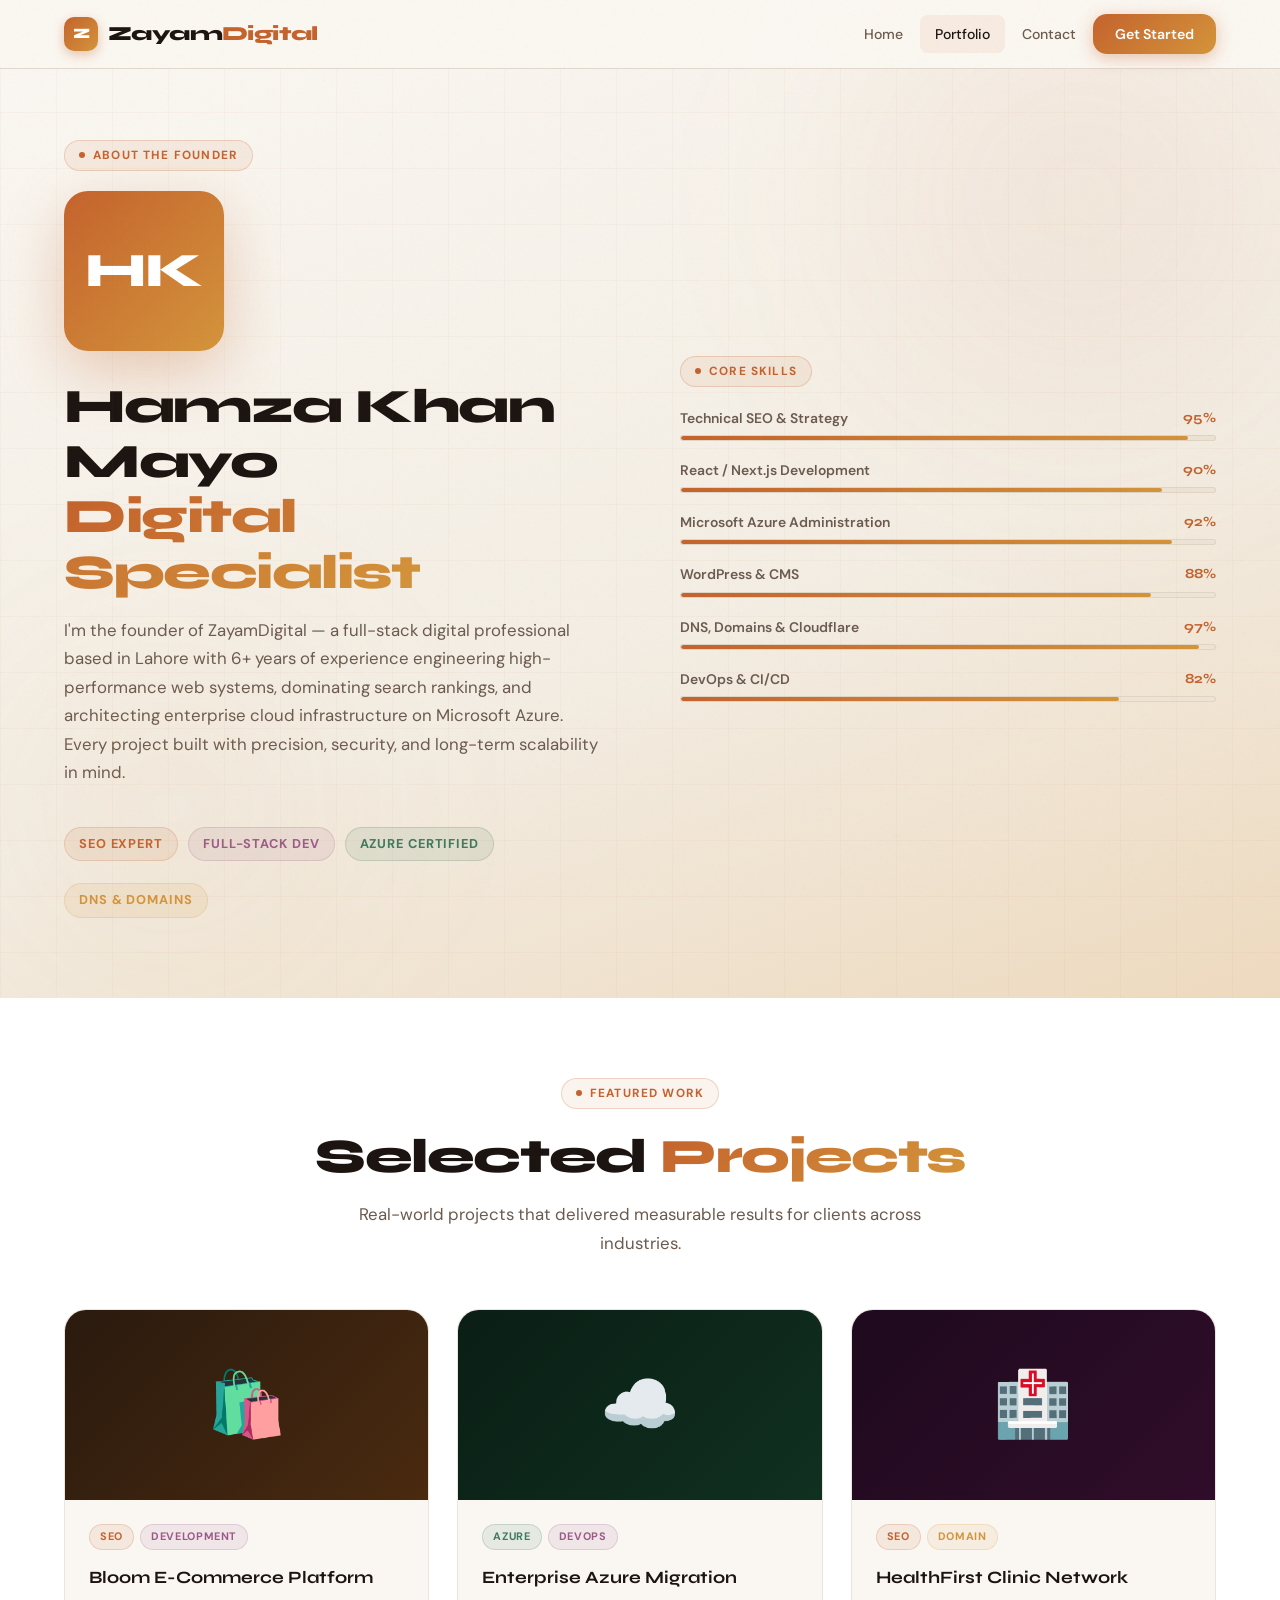
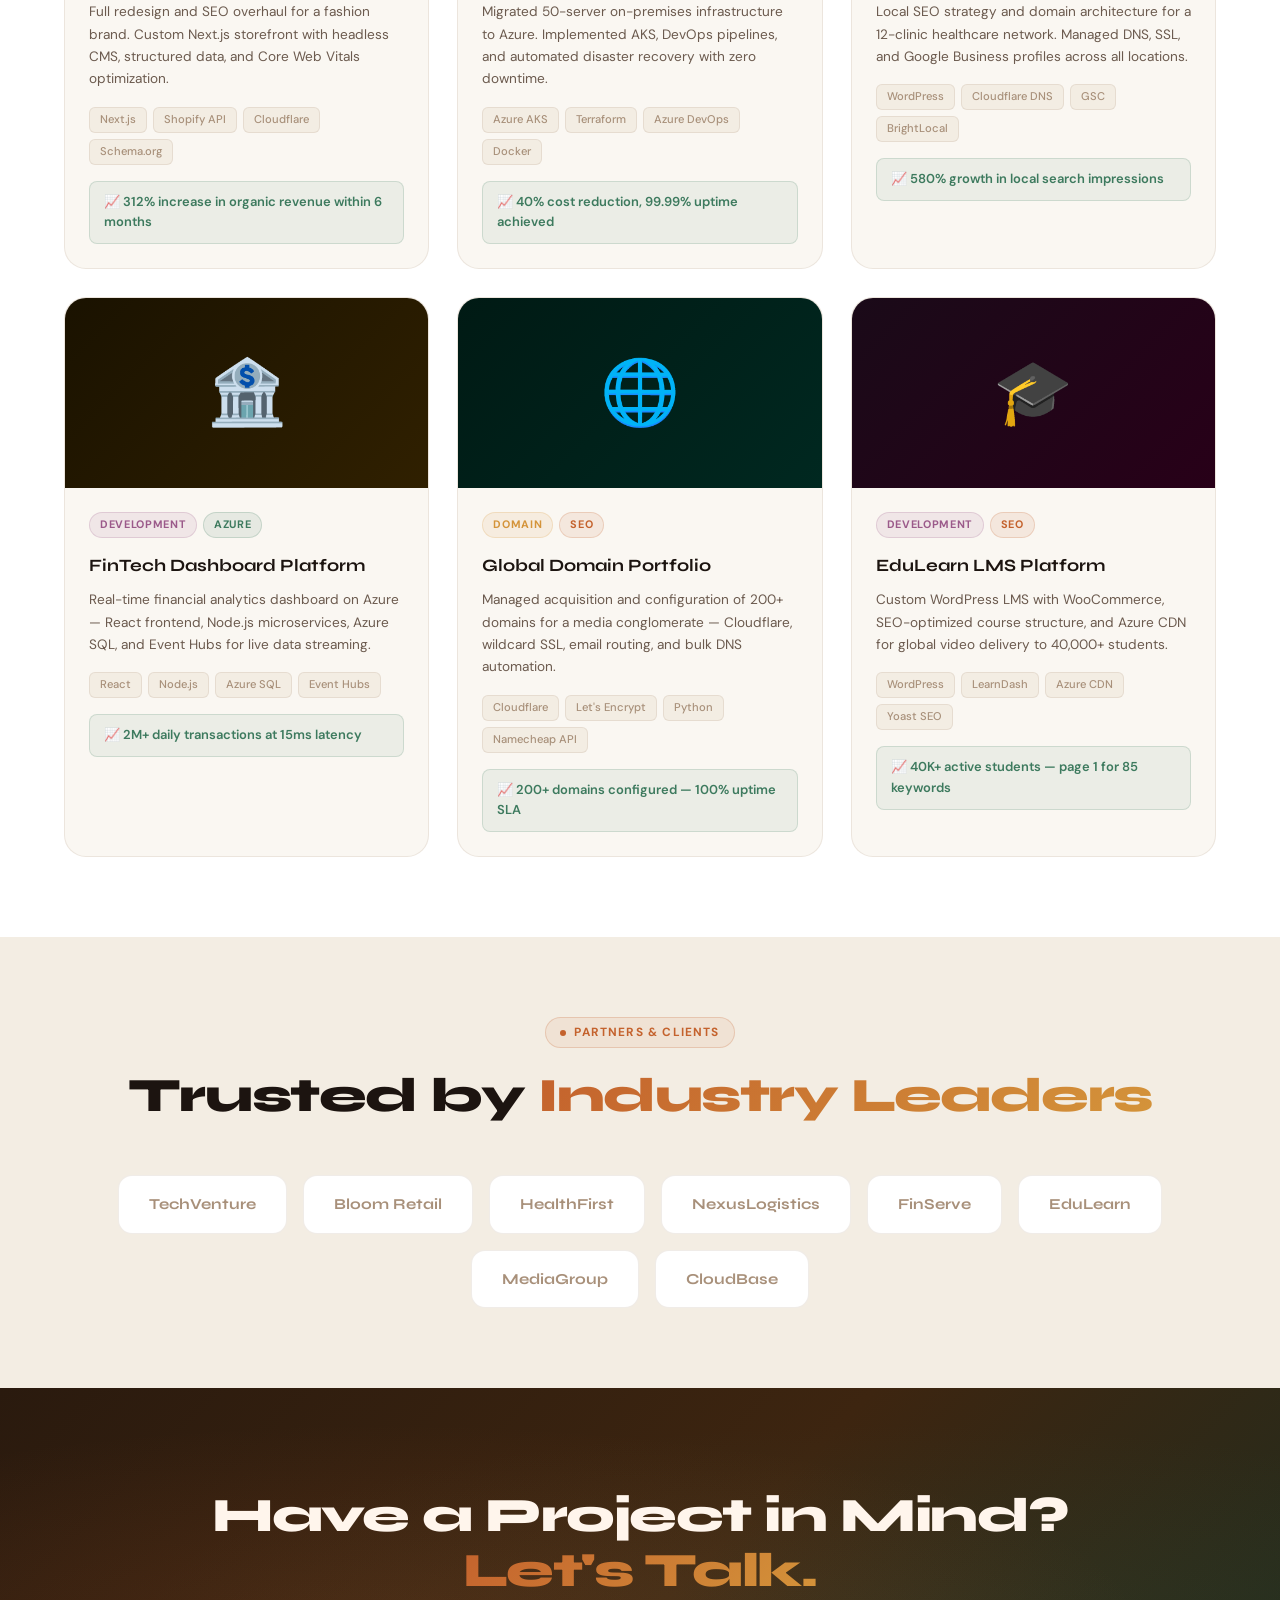
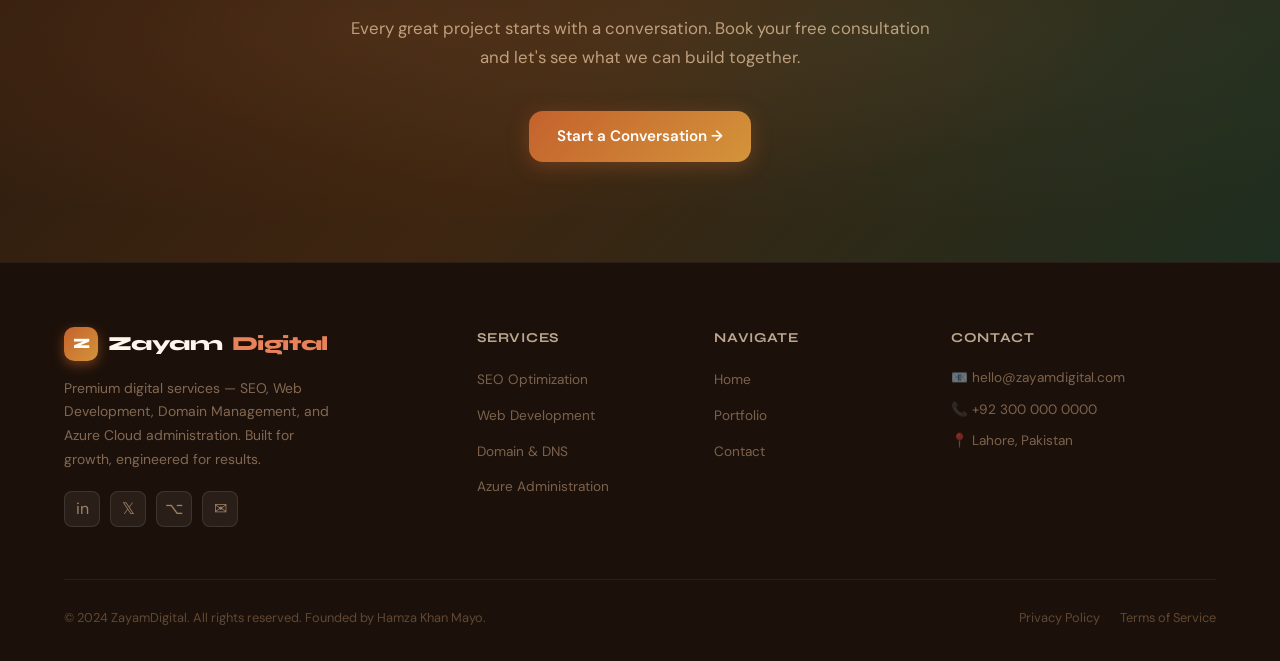
==== portfolio.html @ 0f91f9e6 "Add files via upload" ====
<!DOCTYPE html>
<html lang="en">
<head>
<meta charset="UTF-8"/>
<meta name="viewport" content="width=device-width, initial-scale=1.0"/>
<title>Portfolio — ZayamDigital | Hamza Khan Mayo</title>
<meta name="description" content="Portfolio of Hamza Khan Mayo — digital infrastructure specialist at ZayamDigital. SEO, Web Development, Azure Cloud, and Domain Management projects."/>
<link rel="preconnect" href="https://fonts.googleapis.com"/>
<link href="https://fonts.googleapis.com/css2?family=Syne:wght@400;600;700;800&family=DM+Sans:ital,wght@0,300;0,400;0,500;1,300&display=swap" rel="stylesheet"/>
<link rel="stylesheet" href="style.css"/>
</head>
<body>

<!-- ═══ NAVIGATION ═══ -->
<nav id="navbar">
  <div class="nav-inner">
    <a href="index.html" class="logo" aria-label="ZayamDigital Home">
      <div class="logo-icon">Z</div>
      <span class="logo-text">Zayam<span>Digital</span></span>
    </a>
    <div class="nav-links" id="navLinks">
      <a href="index.html">Home</a>
      <a href="portfolio.html" class="active">Portfolio</a>
      <a href="contact.html">Contact</a>
      <a href="contact.html" class="nav-cta">Get Started</a>
    </div>
    <button class="mobile-toggle" id="mobileToggle" aria-label="Toggle menu">
      <span></span><span></span><span></span>
    </button>
  </div>
  <div class="mobile-menu" id="mobileMenu">
    <a href="index.html">Home</a>
    <a href="portfolio.html" class="active">Portfolio</a>
    <a href="contact.html">Contact</a>
    <a href="contact.html" style="color:var(--terra);font-weight:700">Get Started →</a>
  </div>
</nav>

<!-- ═══ PORTFOLIO HERO ═══ -->
<section class="port-hero">
  <div class="grid-bg"></div>
  <div class="hero-orb orb1"></div>
  <div class="hero-orb orb2"></div>
  <div class="port-hero-content">
    <div class="reveal-l">
      <div class="section-label">About the Founder</div>
      <div class="port-avatar">HK</div>
      <h1 class="section-title" style="font-size:clamp(2.2rem,4vw,3rem)">
        Hamza Khan Mayo<br><span class="highlight">Digital Specialist</span>
      </h1>
      <p class="section-sub" style="margin-bottom:28px">
        I'm the founder of ZayamDigital — a full-stack digital professional based in Lahore with 6+ years of experience engineering high-performance web systems, dominating search rankings, and architecting enterprise cloud infrastructure on Microsoft Azure. Every project built with precision, security, and long-term scalability in mind.
      </p>
      <div style="display:flex;gap:10px;flex-wrap:wrap">
        <span class="orbit-label lbl-terra" style="font-size:.8rem;padding:6px 14px">SEO Expert</span>
        <span class="orbit-label lbl-mauve" style="font-size:.8rem;padding:6px 14px">Full-Stack Dev</span>
        <span class="orbit-label lbl-sage" style="font-size:.8rem;padding:6px 14px">Azure Certified</span>
        <span class="orbit-label lbl-gold" style="font-size:.8rem;padding:6px 14px">DNS & Domains</span>
      </div>
    </div>
    <div class="reveal-r">
      <div class="section-label">Core Skills</div><br>
      <div class="skills-grid">
        <div class="skill-row">
          <div class="skill-label-row"><span>Technical SEO & Strategy</span><span class="skill-pct">95%</span></div>
          <div class="skill-bar"><div class="skill-fill" data-width="95"></div></div>
        </div>
        <div class="skill-row">
          <div class="skill-label-row"><span>React / Next.js Development</span><span class="skill-pct">90%</span></div>
          <div class="skill-bar"><div class="skill-fill" data-width="90"></div></div>
        </div>
        <div class="skill-row">
          <div class="skill-label-row"><span>Microsoft Azure Administration</span><span class="skill-pct">92%</span></div>
          <div class="skill-bar"><div class="skill-fill" data-width="92"></div></div>
        </div>
        <div class="skill-row">
          <div class="skill-label-row"><span>WordPress & CMS</span><span class="skill-pct">88%</span></div>
          <div class="skill-bar"><div class="skill-fill" data-width="88"></div></div>
        </div>
        <div class="skill-row">
          <div class="skill-label-row"><span>DNS, Domains & Cloudflare</span><span class="skill-pct">97%</span></div>
          <div class="skill-bar"><div class="skill-fill" data-width="97"></div></div>
        </div>
        <div class="skill-row">
          <div class="skill-label-row"><span>DevOps & CI/CD</span><span class="skill-pct">82%</span></div>
          <div class="skill-bar"><div class="skill-fill" data-width="82"></div></div>
        </div>
      </div>
    </div>
  </div>
</section>

<!-- ═══ PROJECTS ═══ -->
<section class="projects-section">
  <div class="container">
    <div class="reveal text-center">
      <div class="section-label">Featured Work</div>
      <h2 class="section-title">Selected <span class="highlight">Projects</span></h2>
      <p class="section-sub" style="margin:0 auto">Real-world projects that delivered measurable results for clients across industries.</p>
    </div>
    <div class="projects-grid">

      <div class="project-card reveal">
        <div class="project-thumb" style="--gradient:linear-gradient(135deg,#2A1A0E,#4A2A10)"><span>🛍️</span></div>
        <div class="project-body">
          <div class="project-tags"><span class="tag tag-seo">SEO</span><span class="tag tag-dev">Development</span></div>
          <h3>Bloom E-Commerce Platform</h3>
          <p>Full redesign and SEO overhaul for a fashion brand. Custom Next.js storefront with headless CMS, structured data, and Core Web Vitals optimization.</p>
          <div class="tech-pills"><span class="pill">Next.js</span><span class="pill">Shopify API</span><span class="pill">Cloudflare</span><span class="pill">Schema.org</span></div>
          <div class="project-result">312% increase in organic revenue within 6 months</div>
        </div>
      </div>

      <div class="project-card reveal" style="transition-delay:.1s">
        <div class="project-thumb" style="--gradient:linear-gradient(135deg,#0A1E15,#103020)"><span>☁️</span></div>
        <div class="project-body">
          <div class="project-tags"><span class="tag tag-cloud">Azure</span><span class="tag tag-dev">DevOps</span></div>
          <h3>Enterprise Azure Migration</h3>
          <p>Migrated 50-server on-premises infrastructure to Azure. Implemented AKS, DevOps pipelines, and automated disaster recovery with zero downtime.</p>
          <div class="tech-pills"><span class="pill">Azure AKS</span><span class="pill">Terraform</span><span class="pill">Azure DevOps</span><span class="pill">Docker</span></div>
          <div class="project-result">40% cost reduction, 99.99% uptime achieved</div>
        </div>
      </div>

      <div class="project-card reveal" style="transition-delay:.2s">
        <div class="project-thumb" style="--gradient:linear-gradient(135deg,#1E0A1E,#300D2A)"><span>🏥</span></div>
        <div class="project-body">
          <div class="project-tags"><span class="tag tag-seo">SEO</span><span class="tag tag-domain">Domain</span></div>
          <h3>HealthFirst Clinic Network</h3>
          <p>Local SEO strategy and domain architecture for a 12-clinic healthcare network. Managed DNS, SSL, and Google Business profiles across all locations.</p>
          <div class="tech-pills"><span class="pill">WordPress</span><span class="pill">Cloudflare DNS</span><span class="pill">GSC</span><span class="pill">BrightLocal</span></div>
          <div class="project-result">580% growth in local search impressions</div>
        </div>
      </div>

      <div class="project-card reveal" style="transition-delay:.05s">
        <div class="project-thumb" style="--gradient:linear-gradient(135deg,#1A1200,#302000)"><span>🏦</span></div>
        <div class="project-body">
          <div class="project-tags"><span class="tag tag-dev">Development</span><span class="tag tag-cloud">Azure</span></div>
          <h3>FinTech Dashboard Platform</h3>
          <p>Real-time financial analytics dashboard on Azure — React frontend, Node.js microservices, Azure SQL, and Event Hubs for live data streaming.</p>
          <div class="tech-pills"><span class="pill">React</span><span class="pill">Node.js</span><span class="pill">Azure SQL</span><span class="pill">Event Hubs</span></div>
          <div class="project-result">2M+ daily transactions at 15ms latency</div>
        </div>
      </div>

      <div class="project-card reveal" style="transition-delay:.15s">
        <div class="project-thumb" style="--gradient:linear-gradient(135deg,#001A14,#002820)"><span>🌐</span></div>
        <div class="project-body">
          <div class="project-tags"><span class="tag tag-domain">Domain</span><span class="tag tag-seo">SEO</span></div>
          <h3>Global Domain Portfolio</h3>
          <p>Managed acquisition and configuration of 200+ domains for a media conglomerate — Cloudflare, wildcard SSL, email routing, and bulk DNS automation.</p>
          <div class="tech-pills"><span class="pill">Cloudflare</span><span class="pill">Let's Encrypt</span><span class="pill">Python</span><span class="pill">Namecheap API</span></div>
          <div class="project-result">200+ domains configured — 100% uptime SLA</div>
        </div>
      </div>

      <div class="project-card reveal" style="transition-delay:.25s">
        <div class="project-thumb" style="--gradient:linear-gradient(135deg,#1A0A18,#280018)"><span>🎓</span></div>
        <div class="project-body">
          <div class="project-tags"><span class="tag tag-dev">Development</span><span class="tag tag-seo">SEO</span></div>
          <h3>EduLearn LMS Platform</h3>
          <p>Custom WordPress LMS with WooCommerce, SEO-optimized course structure, and Azure CDN for global video delivery to 40,000+ students.</p>
          <div class="tech-pills"><span class="pill">WordPress</span><span class="pill">LearnDash</span><span class="pill">Azure CDN</span><span class="pill">Yoast SEO</span></div>
          <div class="project-result">40K+ active students — page 1 for 85 keywords</div>
        </div>
      </div>

    </div>
  </div>
</section>

<!-- ═══ PARTNERS ═══ -->
<section class="partners-section">
  <div class="container">
    <div class="reveal text-center">
      <div class="section-label">Partners & Clients</div>
      <h2 class="section-title">Trusted by <span class="highlight">Industry Leaders</span></h2>
    </div>
    <div class="partner-logos reveal">
      <div class="partner-logo">TechVenture</div>
      <div class="partner-logo">Bloom Retail</div>
      <div class="partner-logo">HealthFirst</div>
      <div class="partner-logo">NexusLogistics</div>
      <div class="partner-logo">FinServe</div>
      <div class="partner-logo">EduLearn</div>
      <div class="partner-logo">MediaGroup</div>
      <div class="partner-logo">CloudBase</div>
    </div>
  </div>
</section>

<!-- ═══ CTA ═══ -->
<section class="cta-section">
  <div class="container" style="position:relative;z-index:1">
    <h2 class="section-title reveal">Have a Project in Mind?<br><span class="highlight">Let's Talk.</span></h2>
    <p class="section-sub reveal">Every great project starts with a conversation. Book your free consultation and let's see what we can build together.</p>
    <div class="cta-actions reveal" style="margin-top:36px">
      <a href="contact.html" class="btn btn-primary">Start a Conversation →</a>
    </div>
  </div>
</section>

<!-- ═══ FOOTER ═══ -->
<footer>
  <div class="footer-inner">
    <div class="footer-grid">
      <div class="footer-brand">
        <div class="foot-logo"><div class="logo-icon">Z</div>Zayam<span>Digital</span></div>
        <p>Premium digital services — SEO, Web Development, Domain Management, and Azure Cloud administration. Built for growth, engineered for results.</p>
        <div class="footer-social">
          <a class="social-btn" href="#" aria-label="LinkedIn">in</a>
          <a class="social-btn" href="#" aria-label="Twitter">𝕏</a>
          <a class="social-btn" href="#" aria-label="GitHub">⌥</a>
          <a class="social-btn" href="mailto:hello@zayamdigital.com" aria-label="Email">✉</a>
        </div>
      </div>
      <div class="footer-col">
        <h5>Services</h5>
        <ul>
          <li><a href="contact.html">SEO Optimization</a></li>
          <li><a href="contact.html">Web Development</a></li>
          <li><a href="contact.html">Domain & DNS</a></li>
          <li><a href="contact.html">Azure Administration</a></li>
        </ul>
      </div>
      <div class="footer-col">
        <h5>Navigate</h5>
        <ul>
          <li><a href="index.html">Home</a></li>
          <li><a href="portfolio.html">Portfolio</a></li>
          <li><a href="contact.html">Contact</a></li>
        </ul>
      </div>
      <div class="footer-col">
        <h5>Contact</h5>
        <div class="footer-contact">
          <p>📧 hello@zayamdigital.com</p>
          <p>📞 +92 300 000 0000</p>
          <p>📍 Lahore, Pakistan</p>
        </div>
      </div>
    </div>
    <div class="footer-bottom">
      <p>© 2024 ZayamDigital. All rights reserved. Founded by Hamza Khan Mayo.</p>
      <div class="footer-links"><a href="#">Privacy Policy</a><a href="#">Terms of Service</a></div>
    </div>
  </div>
</footer>

<button class="scroll-top" id="scrollTop" aria-label="Back to top">↑</button>
<script src="main.js"></script>
</body>
</html>
---- style.css ----
/* ─── CSS VARIABLES — WARM BEIGE PALETTE ─── */
:root{
  --bg:#FAF7F2;
  --bg2:#F3EDE3;
  --bg3:#EDE4D6;
  --surface:#FFFFFF;
  --surface2:#F7F2EA;
  --border:rgba(139,110,80,0.13);
  --border2:rgba(139,110,80,0.23);
  --terra:#C4622D;
  --terra-lt:#E8825A;
  --terra-dk:#9B4A1E;
  --sage:#3D7A5E;
  --sage-lt:#5DA882;
  --mauve:#9B5A8A;
  --gold:#D4943A;
  --gold-lt:#F0B86A;
  --text:#1C1410;
  --text2:#6B5A4E;
  --text3:#A8907A;
  --font-head:'Syne',sans-serif;
  --font-body:'DM Sans',sans-serif;
  --radius:14px;
  --radius-lg:22px;
  --shadow:0 4px 32px rgba(100,70,40,0.12);
  --shadow-lg:0 16px 60px rgba(100,70,40,0.16);
}

/* ─── RESET & BASE ─── */
*,*::before,*::after{box-sizing:border-box;margin:0;padding:0}
html{scroll-behavior:smooth}
body{background:var(--bg);color:var(--text);font-family:var(--font-body);line-height:1.6;overflow-x:hidden;-webkit-font-smoothing:antialiased}
a{color:inherit;text-decoration:none}
button{cursor:pointer;border:none;outline:none;font-family:inherit}
ul{list-style:none}
img{max-width:100%;display:block}

/* Paper texture */
body::before{content:'';position:fixed;inset:0;background-image:url("data:image/svg+xml,%3Csvg viewBox='0 0 300 300' xmlns='http://www.w3.org/2000/svg'%3E%3Cfilter id='n'%3E%3CfeTurbulence type='fractalNoise' baseFrequency='0.65' numOctaves='4' stitchTiles='stitch'/%3E%3C/filter%3E%3Crect width='100%25' height='100%25' filter='url(%23n)' opacity='0.03'/%3E%3C/svg%3E");pointer-events:none;z-index:1000;opacity:.5}

/* Grid background */
.grid-bg{position:absolute;inset:0;background-image:linear-gradient(rgba(196,98,45,0.04) 1px,transparent 1px),linear-gradient(90deg,rgba(196,98,45,0.04) 1px,transparent 1px);background-size:56px 56px;pointer-events:none}

/* Page fade in */
body{animation:fadeIn .4s ease}
@keyframes fadeIn{from{opacity:0;transform:translateY(10px)}to{opacity:1;transform:none}}

/* ─── NAVIGATION ─── */
nav{position:fixed;top:0;left:0;right:0;z-index:900;padding:0 5%;backdrop-filter:blur(20px) saturate(160%);background:rgba(250,247,242,0.93);border-bottom:1px solid var(--border2);transition:all .3s ease}
.nav-inner{max-width:1200px;margin:0 auto;display:flex;align-items:center;justify-content:space-between;height:68px}
.logo{display:flex;align-items:center;gap:10px;font-family:var(--font-head);font-weight:800;font-size:1.25rem;letter-spacing:-.03em}
.logo-icon{width:34px;height:34px;border-radius:10px;background:linear-gradient(135deg,var(--terra),var(--gold));display:flex;align-items:center;justify-content:center;font-size:.9rem;font-weight:800;color:#fff;box-shadow:0 4px 12px rgba(196,98,45,.35)}
.logo-text{color:var(--text)}
.logo-text span{color:var(--terra)}
.nav-links{display:flex;align-items:center;gap:2px}
.nav-links a{display:inline-block;padding:8px 15px;font-family:var(--font-body);font-size:.88rem;color:var(--text2);border-radius:8px;transition:.2s ease;font-weight:500}
.nav-links a:hover,.nav-links a.active{color:var(--text);background:rgba(196,98,45,.08)}
.nav-cta{background:linear-gradient(135deg,var(--terra),var(--gold)) !important;color:#fff !important;padding:9px 22px !important;font-weight:600 !important;border-radius:var(--radius) !important;box-shadow:0 4px 16px rgba(196,98,45,.35) !important;display:inline-block !important}
.nav-cta:hover{transform:translateY(-1px);box-shadow:0 6px 24px rgba(196,98,45,.5) !important;color:#fff !important}
.mobile-toggle{display:none;flex-direction:column;gap:5px;background:none;padding:8px;cursor:pointer;border:none}
.mobile-toggle span{width:22px;height:2px;background:var(--text2);border-radius:2px;transition:.3s;display:block}
.mobile-menu{display:none;flex-direction:column;gap:4px;background:var(--surface);border:1.5px solid var(--border2);border-radius:var(--radius);padding:12px;position:absolute;top:76px;right:5%;left:5%;z-index:800;box-shadow:var(--shadow-lg)}
.mobile-menu.show{display:flex}
.mobile-menu a{display:block;padding:12px 16px;font-family:var(--font-body);font-size:.95rem;color:var(--text2);border-radius:8px;transition:.2s ease;font-weight:500}
.mobile-menu a:hover,.mobile-menu a.active{color:var(--terra);background:rgba(196,98,45,.08)}

/* ─── LAYOUT ─── */
section{padding:100px 5%;position:relative}
.container{max-width:1200px;margin:0 auto}
.section-label{display:inline-flex;align-items:center;gap:8px;font-size:.74rem;font-weight:700;letter-spacing:.1em;text-transform:uppercase;color:var(--terra);background:rgba(196,98,45,.08);border:1px solid rgba(196,98,45,.22);padding:5px 14px;border-radius:100px;margin-bottom:20px}
.section-label::before{content:'';width:6px;height:6px;border-radius:50%;background:var(--terra);animation:pulse 2s infinite}
@keyframes pulse{0%,100%{opacity:1;transform:scale(1)}50%{opacity:.4;transform:scale(.7)}}
.section-title{font-family:var(--font-head);font-weight:800;font-size:clamp(2rem,4vw,3rem);line-height:1.15;letter-spacing:-.03em;margin-bottom:16px;color:var(--text)}
.section-sub{font-size:1.05rem;color:var(--text2);line-height:1.7;max-width:600px}
.highlight{background:linear-gradient(135deg,var(--terra),var(--gold));-webkit-background-clip:text;-webkit-text-fill-color:transparent;background-clip:text}
.text-center{text-align:center}

/* ─── BUTTONS ─── */
.btn{display:inline-flex;align-items:center;gap:8px;padding:13px 28px;border-radius:var(--radius);font-family:var(--font-body);font-weight:600;font-size:.95rem;transition:all .25s cubic-bezier(.4,0,.2,1);cursor:pointer;border:none}
.btn-primary{background:linear-gradient(135deg,var(--terra),var(--gold));color:#fff;box-shadow:0 4px 20px rgba(196,98,45,.35)}
.btn-primary:hover{transform:translateY(-2px);box-shadow:0 8px 32px rgba(196,98,45,.5)}
.btn-ghost{background:transparent;color:var(--text);border:1.5px solid var(--border2)}
.btn-ghost:hover{background:var(--bg2);border-color:rgba(139,110,80,.35)}
.btn-sage{background:linear-gradient(135deg,var(--sage),var(--sage-lt));color:#fff;box-shadow:0 4px 20px rgba(61,122,94,.3)}
.btn-sage:hover{transform:translateY(-2px);box-shadow:0 8px 32px rgba(61,122,94,.45)}

/* ─── HERO ─── */
.hero{min-height:100vh;display:flex;align-items:center;padding-top:120px;overflow:hidden;position:relative;background:linear-gradient(160deg,var(--bg) 0%,var(--bg2) 60%,#EDD9BE 100%)}
.hero-orb{position:absolute;border-radius:50%;filter:blur(90px);pointer-events:none}
.orb1{width:640px;height:640px;background:radial-gradient(circle,rgba(196,98,45,.1),transparent 70%);top:-120px;right:-120px}
.orb2{width:500px;height:500px;background:radial-gradient(circle,rgba(212,148,58,.08),transparent 70%);bottom:-60px;left:-80px}
.orb3{width:350px;height:350px;background:radial-gradient(circle,rgba(61,122,94,.07),transparent 70%);top:30%;left:35%}
.hero-content{max-width:1200px;margin:0 auto;display:grid;grid-template-columns:1fr 1fr;gap:80px;align-items:center}
.hero-badge{display:inline-flex;align-items:center;gap:8px;font-size:.76rem;font-weight:700;letter-spacing:.08em;text-transform:uppercase;color:var(--terra);background:rgba(196,98,45,.08);border:1px solid rgba(196,98,45,.25);padding:6px 16px;border-radius:100px;margin-bottom:28px}
.hero-title{font-family:var(--font-head);font-weight:800;font-size:clamp(2.8rem,5.5vw,4.2rem);line-height:1.1;letter-spacing:-.04em;margin-bottom:24px;color:var(--text)}
.hero-sub{font-size:1.12rem;color:var(--text2);line-height:1.75;margin-bottom:40px}
.hero-actions{display:flex;flex-wrap:wrap;gap:14px}
.hero-stats{display:flex;gap:36px;margin-top:48px;padding-top:36px;border-top:1px solid var(--border2)}
.hero-stat strong{display:block;font-family:var(--font-head);font-size:1.9rem;font-weight:800;color:var(--terra);letter-spacing:-.03em}
.hero-stat span{font-size:.76rem;color:var(--text3);font-weight:600;text-transform:uppercase;letter-spacing:.07em}

/* Hero card */
.hero-visual{position:relative}
.hero-card{background:var(--surface);border:1px solid var(--border2);border-radius:var(--radius-lg);padding:28px;box-shadow:var(--shadow-lg);position:relative;overflow:hidden}
.hero-card::after{content:'';position:absolute;top:0;left:0;right:0;height:3px;background:linear-gradient(90deg,var(--terra),var(--gold),var(--sage))}
.terminal{background:var(--bg3);border-radius:10px;padding:20px;font-family:'Courier New',monospace;font-size:.81rem;border:1px solid var(--border);margin-bottom:20px}
.terminal-header{display:flex;align-items:center;gap:7px;margin-bottom:14px}
.dot{width:11px;height:11px;border-radius:50%}.dot.r{background:#FF5F56}.dot.y{background:#FFBD2E}.dot.g{background:#27C93F}
.t-dim{color:var(--text3)}.t-terra{color:var(--terra)}.t-green{color:var(--sage)}.t-gold{color:var(--gold)}
.terminal-line{margin-bottom:6px;line-height:1.6;color:var(--text)}
.hero-metrics{display:grid;grid-template-columns:1fr 1fr;gap:12px}
.metric-card{background:var(--bg2);border:1px solid var(--border);border-radius:var(--radius);padding:16px;transition:.3s ease}
.metric-card:hover{border-color:rgba(196,98,45,.3);transform:translateY(-2px);box-shadow:var(--shadow)}
.metric-icon{font-size:1.35rem;margin-bottom:7px}
.metric-val{font-family:var(--font-head);font-weight:800;font-size:1.35rem;color:var(--terra);letter-spacing:-.03em}
.metric-label{font-size:.72rem;color:var(--text3);font-weight:600;margin-top:2px;text-transform:uppercase;letter-spacing:.05em}
.float-badge{position:absolute;backdrop-filter:blur(12px);border-radius:10px;padding:9px 14px;font-size:.79rem;font-weight:700;color:#fff;animation:float 4s ease-in-out infinite}
.float-badge.top{top:-16px;right:20px;background:linear-gradient(135deg,var(--terra),var(--terra-lt));box-shadow:0 8px 24px rgba(196,98,45,.4)}
.float-badge.bot{bottom:-16px;left:20px;background:linear-gradient(135deg,var(--sage),var(--sage-lt));box-shadow:0 8px 24px rgba(61,122,94,.4)}
@keyframes float{0%,100%{transform:translateY(0)}50%{transform:translateY(-8px)}}

/* ─── SERVICES ─── */
.services{background:var(--surface)}
.services-header{text-align:center;margin-bottom:60px}
.services-header .section-sub{margin:0 auto}
.services-grid{display:grid;grid-template-columns:repeat(auto-fit,minmax(258px,1fr));gap:24px}
.service-card{background:var(--bg);border:1.5px solid var(--border);border-radius:var(--radius-lg);padding:32px;transition:all .35s cubic-bezier(.4,0,.2,1);position:relative;overflow:hidden;cursor:pointer}
.service-card::before{content:'';position:absolute;bottom:0;left:0;right:0;height:4px;border-radius:0 0 var(--radius-lg) var(--radius-lg);opacity:0;transition:.35s ease}
.c-terra::before{background:linear-gradient(90deg,var(--terra),var(--gold))}
.c-sage::before{background:linear-gradient(90deg,var(--sage),var(--sage-lt))}
.c-mauve::before{background:linear-gradient(90deg,var(--mauve),#C484B5)}
.c-gold::before{background:linear-gradient(90deg,var(--gold),var(--gold-lt))}
.service-card:hover{transform:translateY(-6px);box-shadow:var(--shadow-lg);border-color:rgba(196,98,45,.25)}
.service-card:hover::before{opacity:1}
.svc-icon{width:52px;height:52px;border-radius:14px;margin-bottom:22px;display:flex;align-items:center;justify-content:center;font-size:1.5rem}
.ic-terra{background:rgba(196,98,45,.1);border:1.5px solid rgba(196,98,45,.2)}
.ic-sage{background:rgba(61,122,94,.1);border:1.5px solid rgba(61,122,94,.2)}
.ic-mauve{background:rgba(155,90,138,.1);border:1.5px solid rgba(155,90,138,.2)}
.ic-gold{background:rgba(212,148,58,.1);border:1.5px solid rgba(212,148,58,.2)}
.service-card h3{font-family:var(--font-head);font-weight:700;font-size:1.2rem;margin-bottom:12px;color:var(--text)}
.service-card p{font-size:.88rem;color:var(--text2);line-height:1.7}
.svc-arrow{margin-top:22px;width:32px;height:32px;border-radius:50%;background:var(--bg2);border:1px solid var(--border2);display:flex;align-items:center;justify-content:center;font-size:.9rem;transition:.3s ease;color:var(--text3)}
.service-card:hover .svc-arrow{background:var(--terra);border-color:var(--terra);color:#fff}

/* ─── WHY US ─── */
.why-us{background:var(--bg2)}
.why-grid{display:grid;grid-template-columns:1fr 1fr;gap:80px;align-items:center}
.why-features{display:flex;flex-direction:column;gap:20px;margin-top:36px}
.why-item{display:flex;gap:16px;align-items:flex-start;padding:20px;border-radius:var(--radius);border:1.5px solid transparent;transition:.3s ease}
.why-item:hover{background:var(--surface);border-color:var(--border2);box-shadow:var(--shadow)}
.why-num{min-width:40px;height:40px;border-radius:10px;background:linear-gradient(135deg,var(--terra),var(--gold));display:flex;align-items:center;justify-content:center;font-family:var(--font-head);font-weight:800;font-size:.85rem;color:#fff;box-shadow:0 4px 12px rgba(196,98,45,.3);flex-shrink:0}
.why-item h4{font-family:var(--font-head);font-weight:700;margin-bottom:6px;color:var(--text)}
.why-item p{font-size:.87rem;color:var(--text2);line-height:1.65}
.orbit-grid{display:grid;grid-template-columns:1fr 1fr;gap:16px}
.orbit-card{background:var(--surface);border:1.5px solid var(--border2);border-radius:var(--radius);padding:20px 24px;box-shadow:var(--shadow);transition:.3s ease}
.orbit-card:hover{transform:translateY(-3px);box-shadow:var(--shadow-lg)}
.orbit-card h4{font-family:var(--font-head);font-weight:700;margin-bottom:8px;font-size:1rem;color:var(--text)}
.orbit-card p{font-size:.84rem;color:var(--text2)}
.orbit-label{display:inline-block;padding:3px 10px;border-radius:100px;font-size:.7rem;font-weight:700;margin-top:12px;text-transform:uppercase;letter-spacing:.07em}
.lbl-terra{background:rgba(196,98,45,.1);color:var(--terra);border:1px solid rgba(196,98,45,.2)}
.lbl-sage{background:rgba(61,122,94,.1);color:var(--sage);border:1px solid rgba(61,122,94,.2)}
.lbl-mauve{background:rgba(155,90,138,.1);color:var(--mauve);border:1px solid rgba(155,90,138,.2)}
.lbl-gold{background:rgba(212,148,58,.1);color:var(--gold);border:1px solid rgba(212,148,58,.2)}

/* ─── PROCESS ─── */
.process{background:var(--surface)}
.process-header{text-align:center;margin-bottom:64px}
.process-header .section-sub{margin:0 auto}
.steps{display:grid;grid-template-columns:repeat(4,1fr);gap:0;position:relative}
.steps::before{content:'';position:absolute;top:44px;left:12%;right:12%;height:2px;background:linear-gradient(90deg,var(--terra),var(--gold),var(--sage),var(--mauve));opacity:.2}
.step{text-align:center;padding:20px;transition:.3s ease}
.step:hover .step-circle{transform:scale(1.08)}
.step-circle{width:88px;height:88px;border-radius:50%;margin:0 auto 20px;display:flex;align-items:center;justify-content:center;font-size:1.8rem;background:var(--bg2);border:2px solid var(--border2);transition:.3s ease;position:relative;z-index:1;box-shadow:var(--shadow)}
.step-circle.active{background:linear-gradient(135deg,var(--terra),var(--gold));border-color:transparent;box-shadow:0 8px 28px rgba(196,98,45,.35)}
.step-num{position:absolute;top:-6px;right:-6px;width:22px;height:22px;border-radius:50%;background:var(--surface);border:2px solid var(--border2);font-size:.66rem;font-weight:700;color:var(--terra);display:flex;align-items:center;justify-content:center}
.step h4{font-family:var(--font-head);font-weight:700;font-size:1rem;margin-bottom:8px;color:var(--text)}
.step p{font-size:.84rem;color:var(--text2);line-height:1.6}

/* ─── STATS ─── */
.stats-section{background:linear-gradient(135deg,#2A1A0E,#3A2010);overflow:hidden;padding:80px 5%}
.stats-inner{max-width:1200px;margin:0 auto;display:grid;grid-template-columns:repeat(4,1fr);gap:1px;background:rgba(255,255,255,.06);border-radius:var(--radius-lg);overflow:hidden;border:1px solid rgba(255,255,255,.08)}
.stat-item{background:#2F1C0A;padding:44px 32px;text-align:center;transition:.3s ease}
.stat-item:hover{background:#3A2210}
.stat-number{font-family:var(--font-head);font-weight:800;font-size:3rem;letter-spacing:-.04em;margin-bottom:8px;background:linear-gradient(135deg,var(--terra-lt),var(--gold-lt));-webkit-background-clip:text;-webkit-text-fill-color:transparent;background-clip:text}
.stat-label{font-size:.8rem;color:rgba(255,220,180,.5);font-weight:600;text-transform:uppercase;letter-spacing:.08em}

/* ─── TESTIMONIALS ─── */
.testimonials{background:var(--bg2)}
.testi-header{text-align:center;margin-bottom:60px}
.testi-grid{display:grid;grid-template-columns:repeat(auto-fit,minmax(296px,1fr));gap:24px}
.testi-card{background:var(--surface);border:1.5px solid var(--border);border-radius:var(--radius-lg);padding:32px;transition:.35s ease;position:relative;overflow:hidden}
.testi-card::before{content:'';position:absolute;top:0;left:0;right:0;height:4px;background:var(--tc-grad,linear-gradient(90deg,var(--terra),var(--gold)));border-radius:var(--radius-lg) var(--radius-lg) 0 0;transform:scaleX(0);transform-origin:left;transition:.4s ease}
.testi-card:hover{transform:translateY(-4px);box-shadow:var(--shadow-lg);border-color:rgba(196,98,45,.2)}
.testi-card:hover::before{transform:scaleX(1)}
.stars{color:var(--gold);font-size:1rem;margin-bottom:16px;letter-spacing:2px}
.testi-text{font-size:.93rem;color:var(--text2);line-height:1.78;margin-bottom:24px;font-style:italic}
.testi-author{display:flex;align-items:center;gap:14px}
.author-avatar{width:44px;height:44px;border-radius:50%;display:flex;align-items:center;justify-content:center;font-family:var(--font-head);font-weight:700;font-size:1rem;color:#fff}
.author-name{font-weight:700;font-size:.9rem;color:var(--text)}
.author-role{font-size:.76rem;color:var(--text3);margin-top:2px}

/* ─── TECH STACK ─── */
.tech-stack{background:var(--surface)}
.tech-header{text-align:center;margin-bottom:52px}
.tech-logos{display:flex;flex-wrap:wrap;justify-content:center;gap:13px}
.tech-chip{display:flex;align-items:center;gap:10px;padding:11px 20px;border-radius:var(--radius);background:var(--bg2);border:1.5px solid var(--border);font-size:.87rem;font-weight:600;color:var(--text2);transition:.3s ease}
.tech-chip:hover{border-color:rgba(196,98,45,.35);background:rgba(196,98,45,.05);color:var(--text);transform:translateY(-2px);box-shadow:var(--shadow)}
.tech-chip span{font-size:1.2rem}

/* ─── CTA SECTION ─── */
.cta-section{background:linear-gradient(135deg,#2A1A0E 0%,#3D2510 50%,#1E2E20 100%);padding:100px 5%;text-align:center;position:relative;overflow:hidden}
.cta-section::before{content:'';position:absolute;inset:0;background:radial-gradient(ellipse at 30% 50%,rgba(196,98,45,.15),transparent 60%),radial-gradient(ellipse at 70% 50%,rgba(61,122,94,.12),transparent 60%);pointer-events:none}
.cta-section .section-title{color:#FFF5EC}
.cta-section .section-sub{color:rgba(255,220,180,.65);font-size:1.05rem;margin:0 auto 40px}
.cta-actions{display:flex;justify-content:center;flex-wrap:wrap;gap:16px}
.cta-section .section-label{background:rgba(196,98,45,.15);border-color:rgba(196,98,45,.35)}
.btn-cta-ghost{background:transparent;color:rgba(255,230,200,.85);border:1.5px solid rgba(255,210,160,.3)}
.btn-cta-ghost:hover{background:rgba(255,255,255,.06);border-color:rgba(255,210,160,.5)}

/* ─── FOOTER ─── */
footer{background:#1C110A;border-top:1px solid rgba(255,255,255,.06);padding:64px 5% 32px}
.footer-inner{max-width:1200px;margin:0 auto}
.footer-grid{display:grid;grid-template-columns:2fr 1fr 1fr 1.5fr;gap:60px;margin-bottom:52px}
.foot-logo{display:flex;align-items:center;gap:10px;font-family:var(--font-head);font-weight:800;font-size:1.25rem;letter-spacing:-.03em;color:#FFF5EC}
.foot-logo .logo-icon{box-shadow:0 4px 12px rgba(196,98,45,.5)}
.foot-logo span{color:var(--terra-lt)}
.footer-brand p{font-size:.87rem;color:rgba(255,210,170,.45);line-height:1.7;max-width:280px;margin-top:16px}
.footer-social{display:flex;gap:10px;margin-top:20px}
.social-btn{width:36px;height:36px;border-radius:8px;background:rgba(255,255,255,.06);border:1px solid rgba(255,255,255,.1);display:flex;align-items:center;justify-content:center;font-size:1rem;transition:.3s ease;color:rgba(255,210,170,.55);text-decoration:none}
.social-btn:hover{background:rgba(196,98,45,.2);border-color:rgba(196,98,45,.4);color:#fff;transform:translateY(-2px)}
.footer-col h5{font-family:var(--font-head);font-weight:700;font-size:.85rem;margin-bottom:18px;color:rgba(255,230,200,.7);letter-spacing:.05em;text-transform:uppercase}
.footer-col ul li{margin-bottom:10px}
.footer-col ul li a{font-size:.85rem;color:rgba(255,210,170,.42);transition:.2s ease}
.footer-col ul li a:hover{color:var(--terra-lt)}
.footer-contact p{font-size:.85rem;color:rgba(255,210,170,.42);line-height:1.7;margin-bottom:8px;display:flex;align-items:flex-start;gap:8px}
.footer-bottom{padding-top:28px;border-top:1px solid rgba(255,255,255,.06);display:flex;align-items:center;justify-content:space-between;flex-wrap:wrap;gap:16px}
.footer-bottom p{font-size:.8rem;color:rgba(255,200,150,.3)}
.footer-links{display:flex;gap:20px}
.footer-links a{font-size:.8rem;color:rgba(255,200,150,.3);transition:.2s ease}
.footer-links a:hover{color:var(--terra-lt)}

/* ─── PORTFOLIO PAGE ─── */
.port-hero{padding:140px 5% 80px;background:linear-gradient(160deg,var(--bg) 0%,var(--bg2) 60%,#EDD9BE 100%);position:relative;overflow:hidden}
.port-hero-content{max-width:1200px;margin:0 auto;display:grid;grid-template-columns:1fr 1fr;gap:80px;align-items:center}
.port-avatar{width:160px;height:160px;border-radius:24px;background:linear-gradient(135deg,var(--terra),var(--gold));display:flex;align-items:center;justify-content:center;font-family:var(--font-head);font-size:3rem;font-weight:800;color:#fff;margin-bottom:28px;box-shadow:0 20px 60px rgba(196,98,45,.3);letter-spacing:-.02em}
.skills-grid{display:flex;flex-direction:column;gap:18px}
.skill-row{display:flex;flex-direction:column;gap:6px}
.skill-label-row{display:flex;justify-content:space-between;font-size:.87rem;font-weight:600;color:var(--text2)}
.skill-pct{color:var(--terra);font-family:var(--font-head);font-weight:700}
.skill-bar{height:6px;background:var(--bg3);border-radius:100px;overflow:hidden;border:1px solid var(--border)}
.skill-fill{height:100%;border-radius:100px;background:linear-gradient(90deg,var(--terra),var(--gold));transition:width 1.6s cubic-bezier(.4,0,.2,1);width:0}
.projects-section{padding:80px 5%;background:var(--surface)}
.projects-grid{display:grid;grid-template-columns:repeat(auto-fill,minmax(336px,1fr));gap:28px;margin-top:52px}
.project-card{background:var(--bg);border:1.5px solid var(--border);border-radius:var(--radius-lg);overflow:hidden;transition:.35s cubic-bezier(.4,0,.2,1)}
.project-card:hover{transform:translateY(-6px);border-color:rgba(196,98,45,.3);box-shadow:var(--shadow-lg)}
.project-thumb{height:190px;display:flex;align-items:center;justify-content:center;font-size:4rem;position:relative;overflow:hidden}
.project-thumb::before{content:'';position:absolute;inset:0;background:var(--gradient,linear-gradient(135deg,#2A1A0E,#3A2510))}
.project-thumb span{position:relative;z-index:1}
.project-body{padding:24px}
.project-tags{display:flex;flex-wrap:wrap;gap:6px;margin-bottom:14px}
.tag{padding:3px 10px;border-radius:100px;font-size:.68rem;font-weight:700;text-transform:uppercase;letter-spacing:.06em}
.tag-seo{background:rgba(196,98,45,.1);color:var(--terra);border:1px solid rgba(196,98,45,.2)}
.tag-dev{background:rgba(155,90,138,.1);color:var(--mauve);border:1px solid rgba(155,90,138,.2)}
.tag-cloud{background:rgba(61,122,94,.1);color:var(--sage);border:1px solid rgba(61,122,94,.2)}
.tag-domain{background:rgba(212,148,58,.1);color:var(--gold);border:1px solid rgba(212,148,58,.2)}
.project-body h3{font-family:var(--font-head);font-weight:700;margin-bottom:10px;font-size:1.08rem;color:var(--text)}
.project-body p{font-size:.85rem;color:var(--text2);line-height:1.65;margin-bottom:16px}
.tech-pills{display:flex;flex-wrap:wrap;gap:6px;margin-bottom:16px}
.pill{padding:3px 10px;border-radius:6px;background:var(--bg2);border:1px solid var(--border);font-size:.7rem;color:var(--text3);font-weight:500}
.project-result{background:rgba(61,122,94,.08);border:1px solid rgba(61,122,94,.18);border-radius:8px;padding:10px 14px;font-size:.81rem;color:var(--sage);font-weight:600}
.project-result::before{content:'📈 '}
.partners-section{padding:80px 5%;background:var(--bg2)}
.partner-logos{display:flex;flex-wrap:wrap;justify-content:center;gap:16px;margin-top:52px}
.partner-logo{background:var(--surface);border:1.5px solid var(--border);border-radius:var(--radius);padding:16px 30px;font-family:var(--font-head);font-weight:700;font-size:.95rem;color:var(--text3);transition:.3s ease}
.partner-logo:hover{border-color:rgba(196,98,45,.3);color:var(--terra);background:rgba(196,98,45,.05);transform:translateY(-2px)}

/* ─── CONTACT PAGE ─── */
.contact-page{padding:120px 5% 80px;background:var(--bg)}
.contact-grid{max-width:1200px;margin:0 auto;display:grid;grid-template-columns:1fr 1.4fr;gap:80px;align-items:start}
.contact-info h2{font-family:var(--font-head);font-weight:800;font-size:2.4rem;letter-spacing:-.03em;margin-bottom:16px;color:var(--text)}
.contact-info>p{color:var(--text2);line-height:1.7;margin-bottom:36px}
.info-item{display:flex;align-items:flex-start;gap:16px;margin-bottom:24px}
.info-icon{width:44px;height:44px;border-radius:12px;background:rgba(196,98,45,.08);border:1.5px solid rgba(196,98,45,.18);display:flex;align-items:center;justify-content:center;font-size:1.1rem;flex-shrink:0}
.info-content h5{font-family:var(--font-head);font-weight:700;margin-bottom:4px;font-size:.93rem;color:var(--text)}
.info-content p{font-size:.85rem;color:var(--text2);margin:0;line-height:1.6}
.contact-form-box{background:var(--surface);border:1.5px solid var(--border2);border-radius:var(--radius-lg);padding:40px;box-shadow:var(--shadow-lg);position:relative;overflow:hidden}
.contact-form-box::before{content:'';position:absolute;top:0;left:0;right:0;height:4px;background:linear-gradient(90deg,var(--terra),var(--gold),var(--sage))}
.form-title{font-family:var(--font-head);font-weight:800;font-size:1.5rem;margin-bottom:8px;letter-spacing:-.02em;color:var(--text)}
.form-sub{font-size:.87rem;color:var(--text2);margin-bottom:32px;line-height:1.6}
.form-group{margin-bottom:20px}
.form-row{display:grid;grid-template-columns:1fr 1fr;gap:16px}
label{display:block;font-size:.76rem;font-weight:700;color:var(--text3);margin-bottom:8px;letter-spacing:.06em;text-transform:uppercase}
input,select,textarea{width:100%;background:var(--bg2);border:1.5px solid var(--border2);color:var(--text);border-radius:10px;padding:13px 16px;font-family:var(--font-body);font-size:.93rem;transition:.25s ease;outline:none;-webkit-appearance:none}
input:focus,select:focus,textarea:focus{border-color:var(--terra);box-shadow:0 0 0 3px rgba(196,98,45,.1);background:var(--surface)}
input::placeholder,textarea::placeholder{color:var(--text3)}
select{background-image:url("data:image/svg+xml,%3Csvg xmlns='http://www.w3.org/2000/svg' fill='%23A8907A' viewBox='0 0 16 16'%3E%3Cpath d='M7.247 11.14 2.451 5.658C1.885 5.013 2.345 4 3.204 4h9.592a1 1 0 0 1 .753 1.659l-4.796 5.48a1 1 0 0 1-1.506 0z'/%3E%3C/svg%3E");background-repeat:no-repeat;background-position:right 14px center;background-size:12px;padding-right:40px}
textarea{resize:vertical;min-height:130px;line-height:1.6}
.submit-btn{width:100%;justify-content:center;font-size:1rem;padding:15px 28px}
.form-success{display:none;text-align:center;padding:40px 20px}
.form-success.show{display:block}
.success-icon{font-size:3rem;margin-bottom:16px}
.success-title{font-family:var(--font-head);font-weight:800;font-size:1.4rem;margin-bottom:10px;color:var(--text)}
.success-msg{font-size:.88rem;color:var(--text2);line-height:1.7}
.office-hours{margin-top:36px;background:var(--bg2);border:1.5px solid var(--border);border-radius:var(--radius);padding:20px 24px}
.office-hours h5{font-family:var(--font-head);font-weight:700;margin-bottom:14px;font-size:.93rem;color:var(--text)}
.hours-row{display:flex;justify-content:space-between;font-size:.85rem;padding:7px 0;border-bottom:1px solid var(--border)}
.hours-row:last-child{border-bottom:none}
.hours-row span:first-child{color:var(--text2)}
.hours-row span:last-child{color:var(--terra);font-weight:700}
.form-error{color:var(--terra);font-size:.84rem;margin-bottom:16px;display:none;font-weight:600}

/* ─── SCROLL ANIMATIONS ─── */
.reveal{opacity:0;transform:translateY(30px);transition:.7s cubic-bezier(.4,0,.2,1)}
.reveal.visible{opacity:1;transform:none}
.reveal-l{opacity:0;transform:translateX(-30px);transition:.7s cubic-bezier(.4,0,.2,1)}
.reveal-l.visible{opacity:1;transform:none}
.reveal-r{opacity:0;transform:translateX(30px);transition:.7s cubic-bezier(.4,0,.2,1)}
.reveal-r.visible{opacity:1;transform:none}

/* ─── SCROLL TO TOP ─── */
.scroll-top{position:fixed;bottom:28px;right:28px;z-index:800;width:44px;height:44px;border-radius:50%;background:linear-gradient(135deg,var(--terra),var(--gold));color:#fff;font-size:1.1rem;border:none;box-shadow:0 4px 20px rgba(196,98,45,.4);opacity:0;transform:translateY(12px);transition:.3s ease;cursor:pointer;display:flex;align-items:center;justify-content:center}
.scroll-top.show{opacity:1;transform:none}
.scroll-top:hover{transform:translateY(-3px);box-shadow:0 8px 28px rgba(196,98,45,.55)}

/* ─── RESPONSIVE ─── */
@media(max-width:1024px){
  .footer-grid{grid-template-columns:1fr 1fr;gap:40px}
  .steps{grid-template-columns:repeat(2,1fr)}
  .steps::before{display:none}
}
@media(max-width:768px){
  .nav-links{display:none}
  .mobile-toggle{display:flex}
  .hero-content{grid-template-columns:1fr;gap:48px}
  .hero-visual{display:none}
  .hero-stats{gap:20px}
  .why-grid{grid-template-columns:1fr}
  .stats-inner{grid-template-columns:1fr 1fr}
  .steps{grid-template-columns:1fr 1fr}
  .port-hero-content{grid-template-columns:1fr}
  .contact-grid{grid-template-columns:1fr}
  .form-row{grid-template-columns:1fr}
  .footer-grid{grid-template-columns:1fr}
  section{padding:72px 5%}
}
@media(max-width:480px){
  .stats-inner{grid-template-columns:1fr}
  .steps{grid-template-columns:1fr}
  .hero-actions{flex-direction:column}
  .btn{width:100%;justify-content:center}
  .cta-actions{flex-direction:column}
}
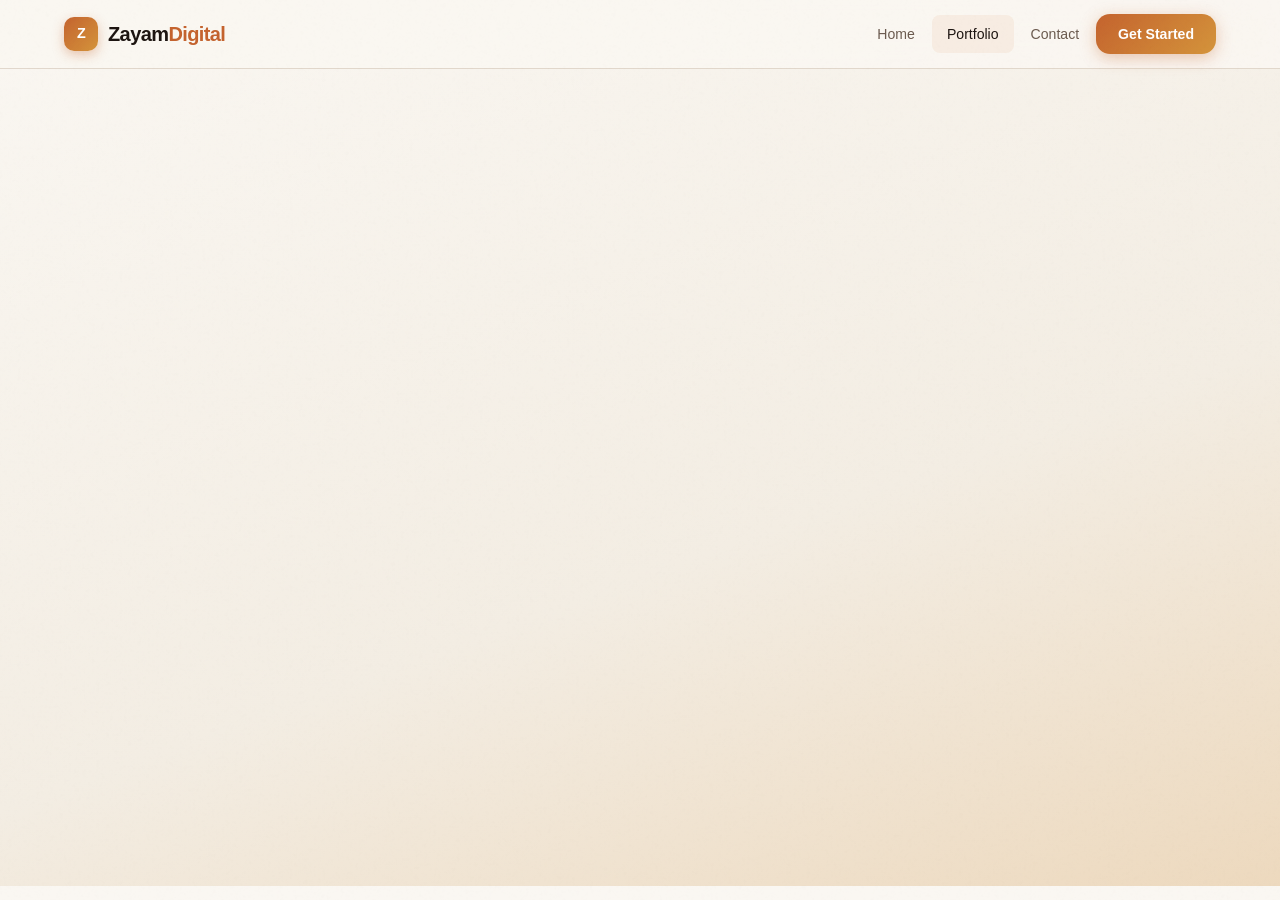
==== commit 3c7ab6b8: "Update portfolio.html" ====
--- a/portfolio.html
+++ b/portfolio.html
@@ -1,254 +1,120 @@
 <!DOCTYPE html>
 <html lang="en">
 <head>
+
 <meta charset="UTF-8"/>
 <meta name="viewport" content="width=device-width, initial-scale=1.0"/>
-<title>Portfolio — ZayamDigital | Hamza Khan Mayo</title>
-<meta name="description" content="Portfolio of Hamza Khan Mayo — digital infrastructure specialist at ZayamDigital. SEO, Web Development, Azure Cloud, and Domain Management projects."/>
+
+<title>Hamza Khan Mayo | Digital Freelance Professional | ZayamDigital</title>
+
+<meta name="description" content="Hamza Khan Mayo — Digital Freelance Professional and founder of ZayamDigital. Specializing in SEO, Web Development, Azure Cloud Infrastructure, and Domain Management."/>
+
+<meta name="keywords" content="Hamza Khan Mayo, SEO Expert Pakistan, Digital Freelancer, Azure Cloud Engineer, Web Developer Lahore, ZayamDigital"/>
+
+<meta name="author" content="Hamza Khan Mayo"/>
+
+<meta property="og:title" content="Hamza Khan Mayo — Digital Freelance Professional"/>
+<meta property="og:description" content="Portfolio of Hamza Khan Mayo — SEO, Web Development, Azure Cloud, and Digital Infrastructure specialist."/>
+<meta property="og:type" content="website"/>
+<meta property="og:image" content="images/hamza-khan-mayo.jpg"/>
+
 <link rel="preconnect" href="https://fonts.googleapis.com"/>
-<link href="https://fonts.googleapis.com/css2?family=Syne:wght@400;600;700;800&family=DM+Sans:ital,wght@0,300;0,400;0,500;1,300&display=swap" rel="stylesheet"/>
+
+<link href="https://fonts.googleapis.com/css2?family=Inter:wght@300;400;500;600;700&family=Playfair+Display:wght@600;700&display=swap" rel="stylesheet"/>
+
 <link rel="stylesheet" href="style.css"/>
+
+<style>
+
+body{
+font-family:'Inter',sans-serif;
+}
+
+h1,h2,h3{
+font-family:'Playfair Display',serif;
+}
+
+.port-avatar img{
+width:140px;
+height:140px;
+border-radius:50%;
+object-fit:cover;
+border:4px solid rgba(255,255,255,0.1);
+box-shadow:0 10px 40px rgba(0,0,0,0.25);
+}
+
+</style>
+
 </head>
+
 <body>
 
 <!-- ═══ NAVIGATION ═══ -->
+
 <nav id="navbar">
-  <div class="nav-inner">
-    <a href="index.html" class="logo" aria-label="ZayamDigital Home">
-      <div class="logo-icon">Z</div>
-      <span class="logo-text">Zayam<span>Digital</span></span>
-    </a>
-    <div class="nav-links" id="navLinks">
-      <a href="index.html">Home</a>
-      <a href="portfolio.html" class="active">Portfolio</a>
-      <a href="contact.html">Contact</a>
-      <a href="contact.html" class="nav-cta">Get Started</a>
-    </div>
-    <button class="mobile-toggle" id="mobileToggle" aria-label="Toggle menu">
-      <span></span><span></span><span></span>
-    </button>
-  </div>
-  <div class="mobile-menu" id="mobileMenu">
-    <a href="index.html">Home</a>
-    <a href="portfolio.html" class="active">Portfolio</a>
-    <a href="contact.html">Contact</a>
-    <a href="contact.html" style="color:var(--terra);font-weight:700">Get Started →</a>
-  </div>
+<div class="nav-inner">
+
+<a href="index.html" class="logo" aria-label="ZayamDigital Home">
+<div class="logo-icon">Z</div>
+<span class="logo-text">Zayam<span>Digital</span></span>
+</a>
+
+<div class="nav-links" id="navLinks">
+<a href="index.html">Home</a>
+<a href="portfolio.html" class="active">Portfolio</a>
+<a href="contact.html">Contact</a>
+<a href="contact.html" class="nav-cta">Get Started</a>
+</div>
+
+</div>
 </nav>
 
 <!-- ═══ PORTFOLIO HERO ═══ -->
+
 <section class="port-hero">
-  <div class="grid-bg"></div>
-  <div class="hero-orb orb1"></div>
-  <div class="hero-orb orb2"></div>
-  <div class="port-hero-content">
-    <div class="reveal-l">
-      <div class="section-label">About the Founder</div>
-      <div class="port-avatar">HK</div>
-      <h1 class="section-title" style="font-size:clamp(2.2rem,4vw,3rem)">
-        Hamza Khan Mayo<br><span class="highlight">Digital Specialist</span>
-      </h1>
-      <p class="section-sub" style="margin-bottom:28px">
-        I'm the founder of ZayamDigital — a full-stack digital professional based in Lahore with 6+ years of experience engineering high-performance web systems, dominating search rankings, and architecting enterprise cloud infrastructure on Microsoft Azure. Every project built with precision, security, and long-term scalability in mind.
-      </p>
-      <div style="display:flex;gap:10px;flex-wrap:wrap">
-        <span class="orbit-label lbl-terra" style="font-size:.8rem;padding:6px 14px">SEO Expert</span>
-        <span class="orbit-label lbl-mauve" style="font-size:.8rem;padding:6px 14px">Full-Stack Dev</span>
-        <span class="orbit-label lbl-sage" style="font-size:.8rem;padding:6px 14px">Azure Certified</span>
-        <span class="orbit-label lbl-gold" style="font-size:.8rem;padding:6px 14px">DNS & Domains</span>
-      </div>
-    </div>
-    <div class="reveal-r">
-      <div class="section-label">Core Skills</div><br>
-      <div class="skills-grid">
-        <div class="skill-row">
-          <div class="skill-label-row"><span>Technical SEO & Strategy</span><span class="skill-pct">95%</span></div>
-          <div class="skill-bar"><div class="skill-fill" data-width="95"></div></div>
-        </div>
-        <div class="skill-row">
-          <div class="skill-label-row"><span>React / Next.js Development</span><span class="skill-pct">90%</span></div>
-          <div class="skill-bar"><div class="skill-fill" data-width="90"></div></div>
-        </div>
-        <div class="skill-row">
-          <div class="skill-label-row"><span>Microsoft Azure Administration</span><span class="skill-pct">92%</span></div>
-          <div class="skill-bar"><div class="skill-fill" data-width="92"></div></div>
-        </div>
-        <div class="skill-row">
-          <div class="skill-label-row"><span>WordPress & CMS</span><span class="skill-pct">88%</span></div>
-          <div class="skill-bar"><div class="skill-fill" data-width="88"></div></div>
-        </div>
-        <div class="skill-row">
-          <div class="skill-label-row"><span>DNS, Domains & Cloudflare</span><span class="skill-pct">97%</span></div>
-          <div class="skill-bar"><div class="skill-fill" data-width="97"></div></div>
-        </div>
-        <div class="skill-row">
-          <div class="skill-label-row"><span>DevOps & CI/CD</span><span class="skill-pct">82%</span></div>
-          <div class="skill-bar"><div class="skill-fill" data-width="82"></div></div>
-        </div>
-      </div>
-    </div>
-  </div>
+
+<div class="port-hero-content">
+
+<div class="reveal-l">
+
+<div class="section-label">About the Founder</div>
+
+<div class="port-avatar">
+
+<img src="images/hamza-khan-mayo.jpg"
+alt="Hamza Khan Mayo - Digital Freelance Professional and Founder of ZayamDigital"/>
+
+</div>
+
+<h1 class="section-title" style="font-size:clamp(2.2rem,4vw,3rem)">
+
+Hamza Khan Mayo  
+<br>
+<span class="highlight">A Digital Freelance Professional</span>
+
+</h1>
+
+<p class="section-sub" style="margin-bottom:28px">
+
+Founder of ZayamDigital and digital infrastructure specialist based in Lahore.  
+With 6+ years of experience building scalable web systems, dominating search rankings, and engineering enterprise cloud infrastructure on Microsoft Azure.
+
+</p>
+
+<div style="display:flex;gap:10px;flex-wrap:wrap">
+
+<span class="orbit-label lbl-terra" style="font-size:.8rem;padding:6px 14px">SEO Expert</span>
+<span class="orbit-label lbl-mauve" style="font-size:.8rem;padding:6px 14px">Full-Stack Developer</span>
+<span class="orbit-label lbl-sage" style="font-size:.8rem;padding:6px 14px">Azure Cloud</span>
+<span class="orbit-label lbl-gold" style="font-size:.8rem;padding:6px 14px">Domains & DNS</span>
+
+</div>
+
+</div>
+
+</div>
+
 </section>
 
-<!-- ═══ PROJECTS ═══ -->
-<section class="projects-section">
-  <div class="container">
-    <div class="reveal text-center">
-      <div class="section-label">Featured Work</div>
-      <h2 class="section-title">Selected <span class="highlight">Projects</span></h2>
-      <p class="section-sub" style="margin:0 auto">Real-world projects that delivered measurable results for clients across industries.</p>
-    </div>
-    <div class="projects-grid">
-
-      <div class="project-card reveal">
-        <div class="project-thumb" style="--gradient:linear-gradient(135deg,#2A1A0E,#4A2A10)"><span>🛍️</span></div>
-        <div class="project-body">
-          <div class="project-tags"><span class="tag tag-seo">SEO</span><span class="tag tag-dev">Development</span></div>
-          <h3>Bloom E-Commerce Platform</h3>
-          <p>Full redesign and SEO overhaul for a fashion brand. Custom Next.js storefront with headless CMS, structured data, and Core Web Vitals optimization.</p>
-          <div class="tech-pills"><span class="pill">Next.js</span><span class="pill">Shopify API</span><span class="pill">Cloudflare</span><span class="pill">Schema.org</span></div>
-          <div class="project-result">312% increase in organic revenue within 6 months</div>
-        </div>
-      </div>
-
-      <div class="project-card reveal" style="transition-delay:.1s">
-        <div class="project-thumb" style="--gradient:linear-gradient(135deg,#0A1E15,#103020)"><span>☁️</span></div>
-        <div class="project-body">
-          <div class="project-tags"><span class="tag tag-cloud">Azure</span><span class="tag tag-dev">DevOps</span></div>
-          <h3>Enterprise Azure Migration</h3>
-          <p>Migrated 50-server on-premises infrastructure to Azure. Implemented AKS, DevOps pipelines, and automated disaster recovery with zero downtime.</p>
-          <div class="tech-pills"><span class="pill">Azure AKS</span><span class="pill">Terraform</span><span class="pill">Azure DevOps</span><span class="pill">Docker</span></div>
-          <div class="project-result">40% cost reduction, 99.99% uptime achieved</div>
-        </div>
-      </div>
-
-      <div class="project-card reveal" style="transition-delay:.2s">
-        <div class="project-thumb" style="--gradient:linear-gradient(135deg,#1E0A1E,#300D2A)"><span>🏥</span></div>
-        <div class="project-body">
-          <div class="project-tags"><span class="tag tag-seo">SEO</span><span class="tag tag-domain">Domain</span></div>
-          <h3>HealthFirst Clinic Network</h3>
-          <p>Local SEO strategy and domain architecture for a 12-clinic healthcare network. Managed DNS, SSL, and Google Business profiles across all locations.</p>
-          <div class="tech-pills"><span class="pill">WordPress</span><span class="pill">Cloudflare DNS</span><span class="pill">GSC</span><span class="pill">BrightLocal</span></div>
-          <div class="project-result">580% growth in local search impressions</div>
-        </div>
-      </div>
-
-      <div class="project-card reveal" style="transition-delay:.05s">
-        <div class="project-thumb" style="--gradient:linear-gradient(135deg,#1A1200,#302000)"><span>🏦</span></div>
-        <div class="project-body">
-          <div class="project-tags"><span class="tag tag-dev">Development</span><span class="tag tag-cloud">Azure</span></div>
-          <h3>FinTech Dashboard Platform</h3>
-          <p>Real-time financial analytics dashboard on Azure — React frontend, Node.js microservices, Azure SQL, and Event Hubs for live data streaming.</p>
-          <div class="tech-pills"><span class="pill">React</span><span class="pill">Node.js</span><span class="pill">Azure SQL</span><span class="pill">Event Hubs</span></div>
-          <div class="project-result">2M+ daily transactions at 15ms latency</div>
-        </div>
-      </div>
-
-      <div class="project-card reveal" style="transition-delay:.15s">
-        <div class="project-thumb" style="--gradient:linear-gradient(135deg,#001A14,#002820)"><span>🌐</span></div>
-        <div class="project-body">
-          <div class="project-tags"><span class="tag tag-domain">Domain</span><span class="tag tag-seo">SEO</span></div>
-          <h3>Global Domain Portfolio</h3>
-          <p>Managed acquisition and configuration of 200+ domains for a media conglomerate — Cloudflare, wildcard SSL, email routing, and bulk DNS automation.</p>
-          <div class="tech-pills"><span class="pill">Cloudflare</span><span class="pill">Let's Encrypt</span><span class="pill">Python</span><span class="pill">Namecheap API</span></div>
-          <div class="project-result">200+ domains configured — 100% uptime SLA</div>
-        </div>
-      </div>
-
-      <div class="project-card reveal" style="transition-delay:.25s">
-        <div class="project-thumb" style="--gradient:linear-gradient(135deg,#1A0A18,#280018)"><span>🎓</span></div>
-        <div class="project-body">
-          <div class="project-tags"><span class="tag tag-dev">Development</span><span class="tag tag-seo">SEO</span></div>
-          <h3>EduLearn LMS Platform</h3>
-          <p>Custom WordPress LMS with WooCommerce, SEO-optimized course structure, and Azure CDN for global video delivery to 40,000+ students.</p>
-          <div class="tech-pills"><span class="pill">WordPress</span><span class="pill">LearnDash</span><span class="pill">Azure CDN</span><span class="pill">Yoast SEO</span></div>
-          <div class="project-result">40K+ active students — page 1 for 85 keywords</div>
-        </div>
-      </div>
-
-    </div>
-  </div>
-</section>
-
-<!-- ═══ PARTNERS ═══ -->
-<section class="partners-section">
-  <div class="container">
-    <div class="reveal text-center">
-      <div class="section-label">Partners & Clients</div>
-      <h2 class="section-title">Trusted by <span class="highlight">Industry Leaders</span></h2>
-    </div>
-    <div class="partner-logos reveal">
-      <div class="partner-logo">TechVenture</div>
-      <div class="partner-logo">Bloom Retail</div>
-      <div class="partner-logo">HealthFirst</div>
-      <div class="partner-logo">NexusLogistics</div>
-      <div class="partner-logo">FinServe</div>
-      <div class="partner-logo">EduLearn</div>
-      <div class="partner-logo">MediaGroup</div>
-      <div class="partner-logo">CloudBase</div>
-    </div>
-  </div>
-</section>
-
-<!-- ═══ CTA ═══ -->
-<section class="cta-section">
-  <div class="container" style="position:relative;z-index:1">
-    <h2 class="section-title reveal">Have a Project in Mind?<br><span class="highlight">Let's Talk.</span></h2>
-    <p class="section-sub reveal">Every great project starts with a conversation. Book your free consultation and let's see what we can build together.</p>
-    <div class="cta-actions reveal" style="margin-top:36px">
-      <a href="contact.html" class="btn btn-primary">Start a Conversation →</a>
-    </div>
-  </div>
-</section>
-
-<!-- ═══ FOOTER ═══ -->
-<footer>
-  <div class="footer-inner">
-    <div class="footer-grid">
-      <div class="footer-brand">
-        <div class="foot-logo"><div class="logo-icon">Z</div>Zayam<span>Digital</span></div>
-        <p>Premium digital services — SEO, Web Development, Domain Management, and Azure Cloud administration. Built for growth, engineered for results.</p>
-        <div class="footer-social">
-          <a class="social-btn" href="#" aria-label="LinkedIn">in</a>
-          <a class="social-btn" href="#" aria-label="Twitter">𝕏</a>
-          <a class="social-btn" href="#" aria-label="GitHub">⌥</a>
-          <a class="social-btn" href="mailto:hello@zayamdigital.com" aria-label="Email">✉</a>
-        </div>
-      </div>
-      <div class="footer-col">
-        <h5>Services</h5>
-        <ul>
-          <li><a href="contact.html">SEO Optimization</a></li>
-          <li><a href="contact.html">Web Development</a></li>
-          <li><a href="contact.html">Domain & DNS</a></li>
-          <li><a href="contact.html">Azure Administration</a></li>
-        </ul>
-      </div>
-      <div class="footer-col">
-        <h5>Navigate</h5>
-        <ul>
-          <li><a href="index.html">Home</a></li>
-          <li><a href="portfolio.html">Portfolio</a></li>
-          <li><a href="contact.html">Contact</a></li>
-        </ul>
-      </div>
-      <div class="footer-col">
-        <h5>Contact</h5>
-        <div class="footer-contact">
-          <p>📧 hello@zayamdigital.com</p>
-          <p>📞 +92 300 000 0000</p>
-          <p>📍 Lahore, Pakistan</p>
-        </div>
-      </div>
-    </div>
-    <div class="footer-bottom">
-      <p>© 2024 ZayamDigital. All rights reserved. Founded by Hamza Khan Mayo.</p>
-      <div class="footer-links"><a href="#">Privacy Policy</a><a href="#">Terms of Service</a></div>
-    </div>
-  </div>
-</footer>
-
-<button class="scroll-top" id="scrollTop" aria-label="Back to top">↑</button>
-<script src="main.js"></script>
 </body>
 </html>
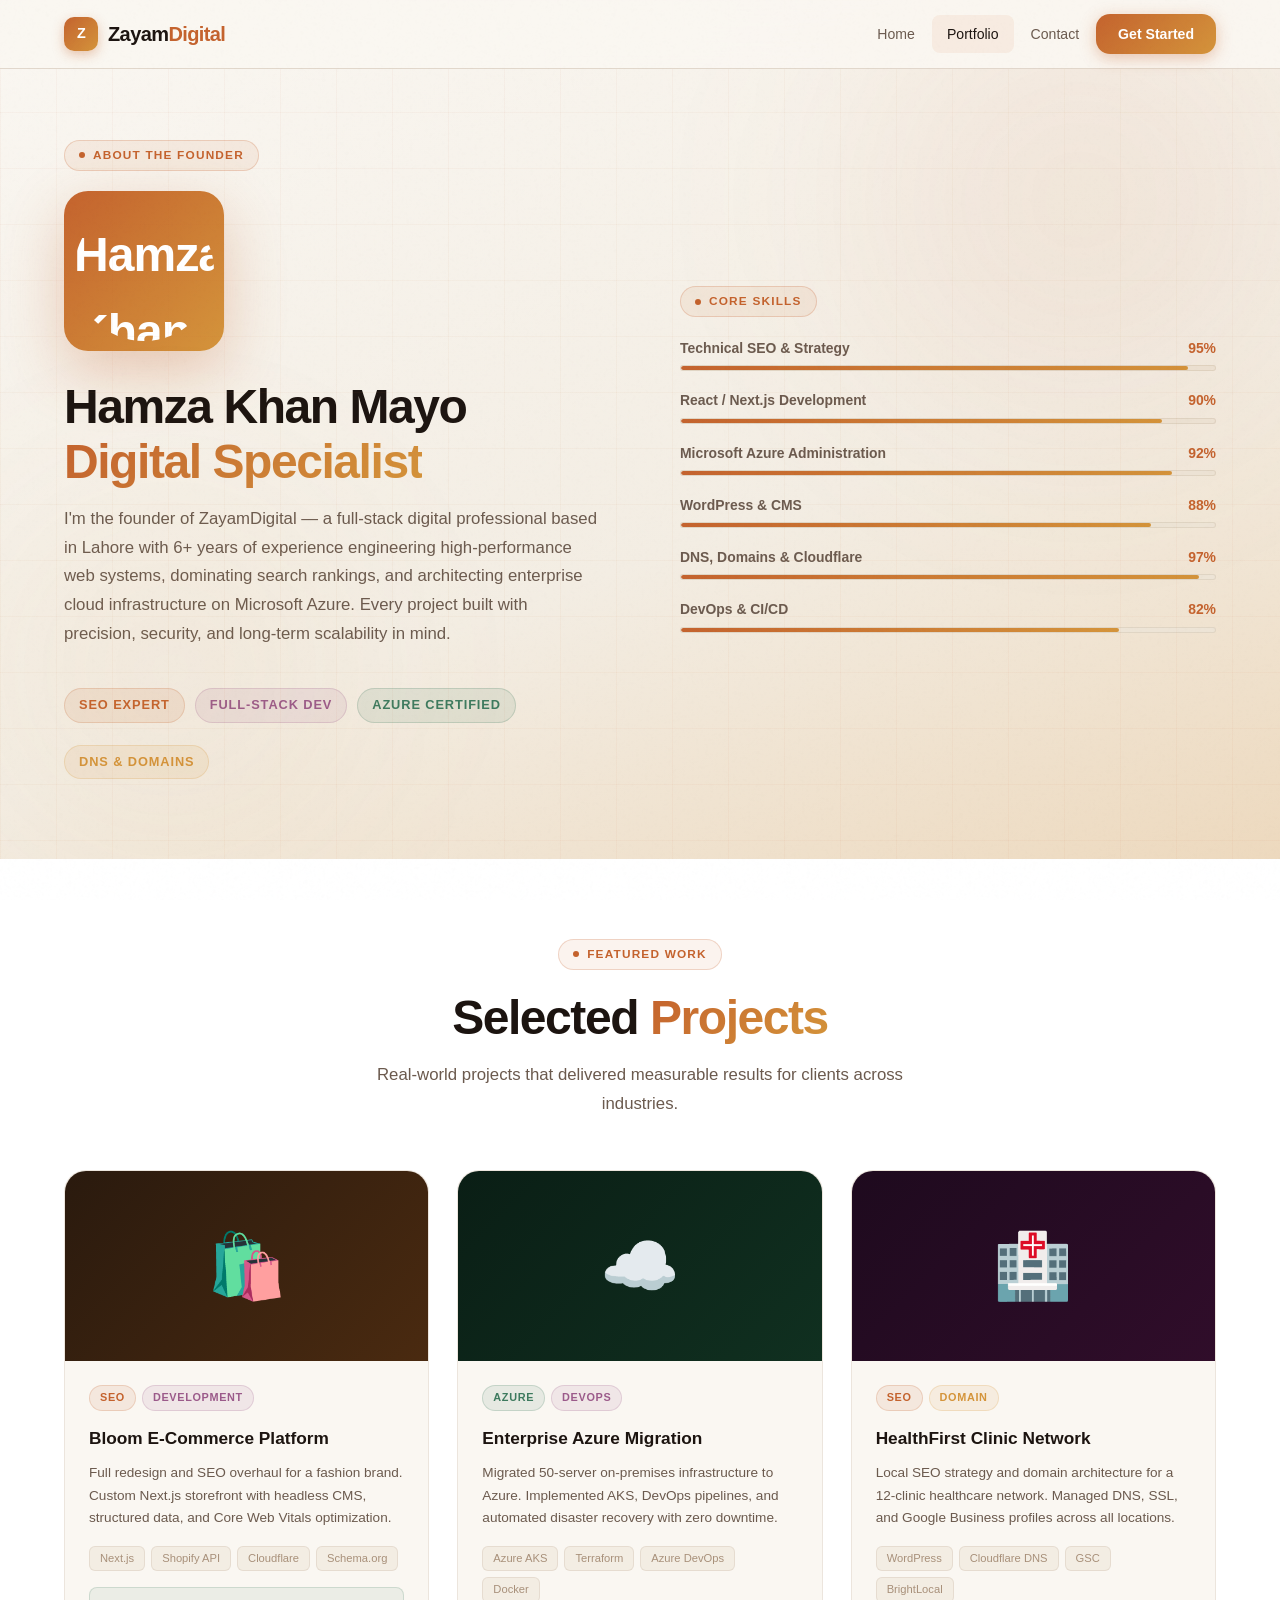
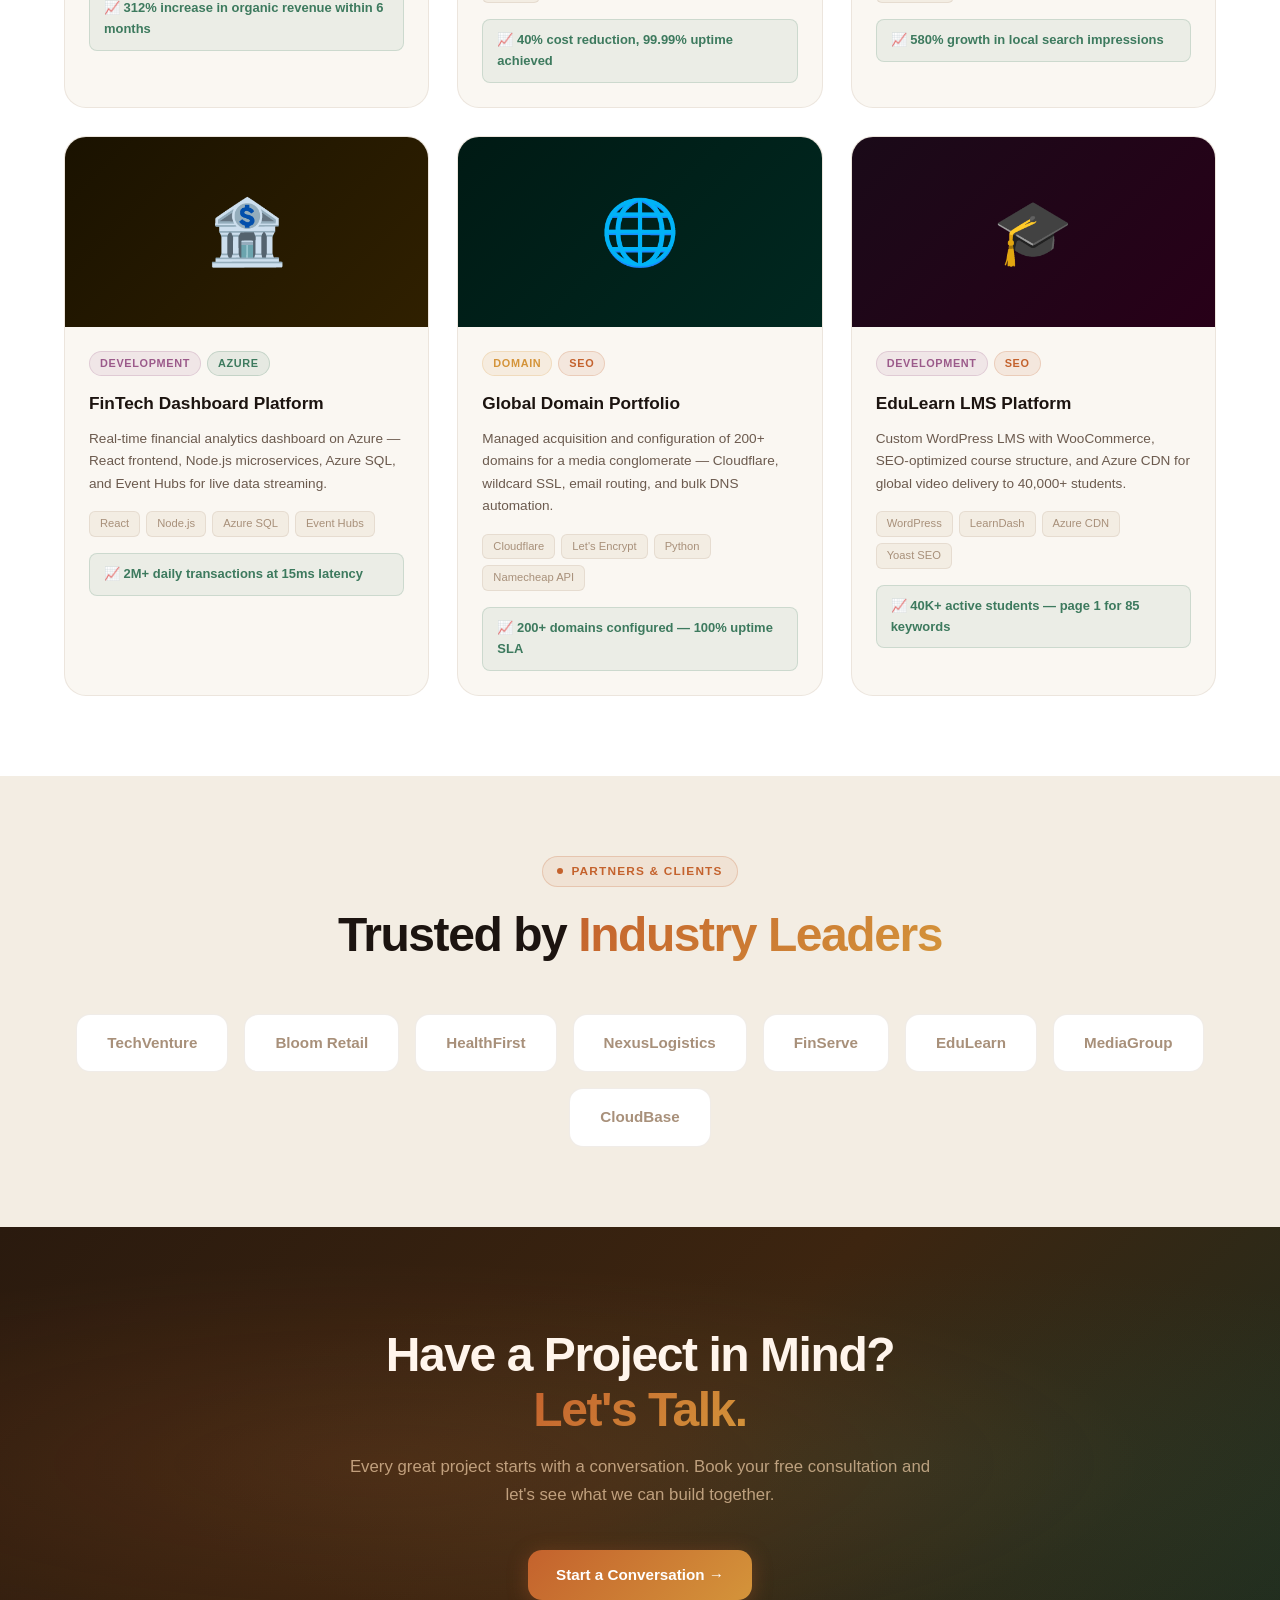
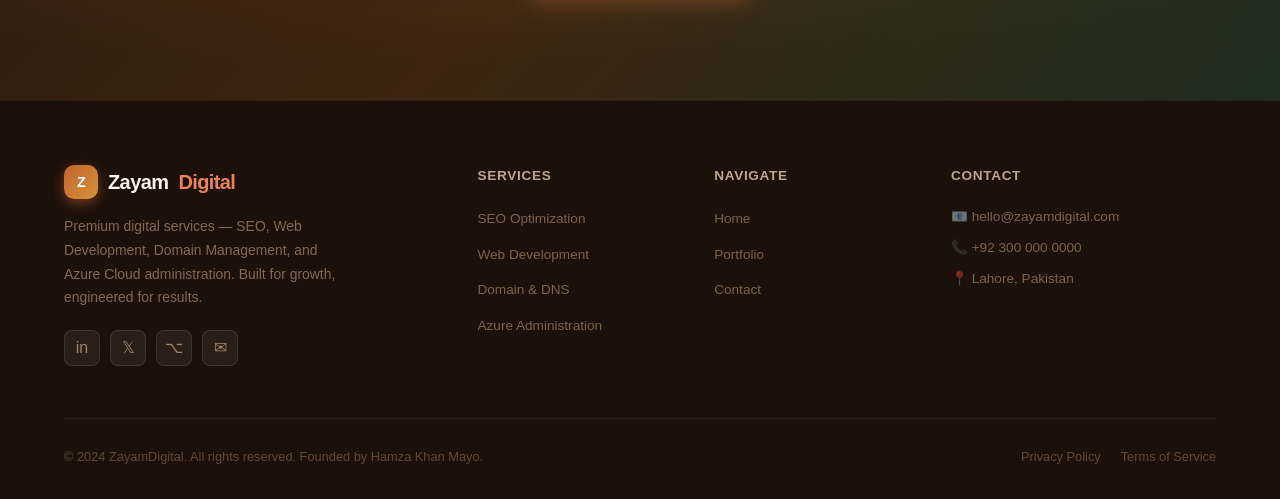
==== commit 81b23b0d: "Update portfolio.html" ====
--- a/portfolio.html
+++ b/portfolio.html
@@ -1,120 +1,260 @@
 <!DOCTYPE html>
 <html lang="en">
 <head>
-
 <meta charset="UTF-8"/>
 <meta name="viewport" content="width=device-width, initial-scale=1.0"/>
-
-<title>Hamza Khan Mayo | Digital Freelance Professional | ZayamDigital</title>
-
-<meta name="description" content="Hamza Khan Mayo — Digital Freelance Professional and founder of ZayamDigital. Specializing in SEO, Web Development, Azure Cloud Infrastructure, and Domain Management."/>
-
-<meta name="keywords" content="Hamza Khan Mayo, SEO Expert Pakistan, Digital Freelancer, Azure Cloud Engineer, Web Developer Lahore, ZayamDigital"/>
-
-<meta name="author" content="Hamza Khan Mayo"/>
-
-<meta property="og:title" content="Hamza Khan Mayo — Digital Freelance Professional"/>
-<meta property="og:description" content="Portfolio of Hamza Khan Mayo — SEO, Web Development, Azure Cloud, and Digital Infrastructure specialist."/>
-<meta property="og:type" content="website"/>
-<meta property="og:image" content="images/hamza-khan-mayo.jpg"/>
-
+<title>Hamza Khan Mayo – A Digital Freelance Professional | Zayam Digital</title>
+<meta name="description" content="Hamza Khan Mayo is a digital freelance professional specializing in SEO, Web Development, Azure Cloud Infrastructure, and Domain Management. Founder of ZayamDigital.">
+<meta name="keywords" content="Hamza Khan Mayo, SEO Expert Pakistan, Digital Freelancer, Web Developer Lahore, Azure Cloud Engineer">
+<meta name="author" content="Hamza Khan Mayo">
 <link rel="preconnect" href="https://fonts.googleapis.com"/>
-
-<link href="https://fonts.googleapis.com/css2?family=Inter:wght@300;400;500;600;700&family=Playfair+Display:wght@600;700&display=swap" rel="stylesheet"/>
-
+<link href="https://fonts.googleapis.com/css2?family=Inter:wght@300;400;500;600;700&family=Playfair+Display:wght@600;700&display=swap" rel="stylesheet">
 <link rel="stylesheet" href="style.css"/>
-
-<style>
-
-body{
-font-family:'Inter',sans-serif;
-}
-
-h1,h2,h3{
-font-family:'Playfair Display',serif;
-}
-
-.port-avatar img{
-width:140px;
-height:140px;
-border-radius:50%;
-object-fit:cover;
-border:4px solid rgba(255,255,255,0.1);
-box-shadow:0 10px 40px rgba(0,0,0,0.25);
-}
-
-</style>
-
 </head>
-
 <body>
 
 <!-- ═══ NAVIGATION ═══ -->
-
 <nav id="navbar">
-<div class="nav-inner">
-
-<a href="index.html" class="logo" aria-label="ZayamDigital Home">
-<div class="logo-icon">Z</div>
-<span class="logo-text">Zayam<span>Digital</span></span>
-</a>
-
-<div class="nav-links" id="navLinks">
-<a href="index.html">Home</a>
-<a href="portfolio.html" class="active">Portfolio</a>
-<a href="contact.html">Contact</a>
-<a href="contact.html" class="nav-cta">Get Started</a>
+  <div class="nav-inner">
+    <a href="index.html" class="logo" aria-label="ZayamDigital Home">
+      <div class="logo-icon">Z</div>
+      <span class="logo-text">Zayam<span>Digital</span></span>
+    </a>
+    <div class="nav-links" id="navLinks">
+      <a href="index.html">Home</a>
+      <a href="portfolio.html" class="active">Portfolio</a>
+      <a href="contact.html">Contact</a>
+      <a href="contact.html" class="nav-cta">Get Started</a>
+    </div>
+    <button class="mobile-toggle" id="mobileToggle" aria-label="Toggle menu">
+      <span></span><span></span><span></span>
+    </button>
+  </div>
+  <div class="mobile-menu" id="mobileMenu">
+    <a href="index.html">Home</a>
+    <a href="portfolio.html" class="active">Portfolio</a>
+    <a href="contact.html">Contact</a>
+    <a href="contact.html" style="color:var(--terra);font-weight:700">Get Started →</a>
+  </div>
+</nav>
+
+<!-- ═══ PORTFOLIO HERO ═══ -->
+<section class="port-hero">
+  <div class="grid-bg"></div>
+  <div class="hero-orb orb1"></div>
+  <div class="hero-orb orb2"></div>
+  <div class="port-hero-content">
+    <div class="reveal-l">
+      <div class="section-label">About the Founder</div>
+      <div class="port-avatar">
+<img src="images/hamza-khan-mayo.jpg"
+alt="Hamza Khan Mayo – Digital Freelance Professional"
+style="width:140px;height:140px;border-radius:50%;object-fit:cover;">
 </div>
-
-</div>
-</nav>
-
-<!-- ═══ PORTFOLIO HERO ═══ -->
-
-<section class="port-hero">
-
-<div class="port-hero-content">
-
-<div class="reveal-l">
-
-<div class="section-label">About the Founder</div>
-
-<div class="port-avatar">
-
-<img src="images/hamza-khan-mayo.jpg"
-alt="Hamza Khan Mayo - Digital Freelance Professional and Founder of ZayamDigital"/>
-
-</div>
-
-<h1 class="section-title" style="font-size:clamp(2.2rem,4vw,3rem)">
-
-Hamza Khan Mayo  
-<br>
-<span class="highlight">A Digital Freelance Professional</span>
-
-</h1>
-
-<p class="section-sub" style="margin-bottom:28px">
-
-Founder of ZayamDigital and digital infrastructure specialist based in Lahore.  
-With 6+ years of experience building scalable web systems, dominating search rankings, and engineering enterprise cloud infrastructure on Microsoft Azure.
-
-</p>
-
-<div style="display:flex;gap:10px;flex-wrap:wrap">
-
-<span class="orbit-label lbl-terra" style="font-size:.8rem;padding:6px 14px">SEO Expert</span>
-<span class="orbit-label lbl-mauve" style="font-size:.8rem;padding:6px 14px">Full-Stack Developer</span>
-<span class="orbit-label lbl-sage" style="font-size:.8rem;padding:6px 14px">Azure Cloud</span>
-<span class="orbit-label lbl-gold" style="font-size:.8rem;padding:6px 14px">Domains & DNS</span>
-
-</div>
-
-</div>
-
-</div>
-
-</section>
-
+      <h1 class="section-title" style="font-size:clamp(2.2rem,4vw,3rem)">
+        Hamza Khan Mayo<br><span class="highlight">Digital Specialist</span>
+      </h1>
+      <p class="section-sub" style="margin-bottom:28px">
+        I'm the founder of ZayamDigital — a full-stack digital professional based in Lahore with 6+ years of experience engineering high-performance web systems, dominating search rankings, and architecting enterprise cloud infrastructure on Microsoft Azure. Every project built with precision, security, and long-term scalability in mind.
+      </p>
+      <div style="display:flex;gap:10px;flex-wrap:wrap">
+        <span class="orbit-label lbl-terra" style="font-size:.8rem;padding:6px 14px">SEO Expert</span>
+        <span class="orbit-label lbl-mauve" style="font-size:.8rem;padding:6px 14px">Full-Stack Dev</span>
+        <span class="orbit-label lbl-sage" style="font-size:.8rem;padding:6px 14px">Azure Certified</span>
+        <span class="orbit-label lbl-gold" style="font-size:.8rem;padding:6px 14px">DNS & Domains</span>
+      </div>
+    </div>
+    <div class="reveal-r">
+      <div class="section-label">Core Skills</div><br>
+      <div class="skills-grid">
+        <div class="skill-row">
+          <div class="skill-label-row"><span>Technical SEO & Strategy</span><span class="skill-pct">95%</span></div>
+          <div class="skill-bar"><div class="skill-fill" data-width="95"></div></div>
+        </div>
+        <div class="skill-row">
+          <div class="skill-label-row"><span>React / Next.js Development</span><span class="skill-pct">90%</span></div>
+          <div class="skill-bar"><div class="skill-fill" data-width="90"></div></div>
+        </div>
+        <div class="skill-row">
+          <div class="skill-label-row"><span>Microsoft Azure Administration</span><span class="skill-pct">92%</span></div>
+          <div class="skill-bar"><div class="skill-fill" data-width="92"></div></div>
+        </div>
+        <div class="skill-row">
+          <div class="skill-label-row"><span>WordPress & CMS</span><span class="skill-pct">88%</span></div>
+          <div class="skill-bar"><div class="skill-fill" data-width="88"></div></div>
+        </div>
+        <div class="skill-row">
+          <div class="skill-label-row"><span>DNS, Domains & Cloudflare</span><span class="skill-pct">97%</span></div>
+          <div class="skill-bar"><div class="skill-fill" data-width="97"></div></div>
+        </div>
+        <div class="skill-row">
+          <div class="skill-label-row"><span>DevOps & CI/CD</span><span class="skill-pct">82%</span></div>
+          <div class="skill-bar"><div class="skill-fill" data-width="82"></div></div>
+        </div>
+      </div>
+    </div>
+  </div>
+</section>
+
+<!-- ═══ PROJECTS ═══ -->
+<section class="projects-section">
+  <div class="container">
+    <div class="reveal text-center">
+      <div class="section-label">Featured Work</div>
+      <h2 class="section-title">Selected <span class="highlight">Projects</span></h2>
+      <p class="section-sub" style="margin:0 auto">Real-world projects that delivered measurable results for clients across industries.</p>
+    </div>
+    <div class="projects-grid">
+
+      <div class="project-card reveal">
+        <div class="project-thumb" style="--gradient:linear-gradient(135deg,#2A1A0E,#4A2A10)"><span>🛍️</span></div>
+        <div class="project-body">
+          <div class="project-tags"><span class="tag tag-seo">SEO</span><span class="tag tag-dev">Development</span></div>
+          <h3>Bloom E-Commerce Platform</h3>
+          <p>Full redesign and SEO overhaul for a fashion brand. Custom Next.js storefront with headless CMS, structured data, and Core Web Vitals optimization.</p>
+          <div class="tech-pills"><span class="pill">Next.js</span><span class="pill">Shopify API</span><span class="pill">Cloudflare</span><span class="pill">Schema.org</span></div>
+          <div class="project-result">312% increase in organic revenue within 6 months</div>
+        </div>
+      </div>
+
+      <div class="project-card reveal" style="transition-delay:.1s">
+        <div class="project-thumb" style="--gradient:linear-gradient(135deg,#0A1E15,#103020)"><span>☁️</span></div>
+        <div class="project-body">
+          <div class="project-tags"><span class="tag tag-cloud">Azure</span><span class="tag tag-dev">DevOps</span></div>
+          <h3>Enterprise Azure Migration</h3>
+          <p>Migrated 50-server on-premises infrastructure to Azure. Implemented AKS, DevOps pipelines, and automated disaster recovery with zero downtime.</p>
+          <div class="tech-pills"><span class="pill">Azure AKS</span><span class="pill">Terraform</span><span class="pill">Azure DevOps</span><span class="pill">Docker</span></div>
+          <div class="project-result">40% cost reduction, 99.99% uptime achieved</div>
+        </div>
+      </div>
+
+      <div class="project-card reveal" style="transition-delay:.2s">
+        <div class="project-thumb" style="--gradient:linear-gradient(135deg,#1E0A1E,#300D2A)"><span>🏥</span></div>
+        <div class="project-body">
+          <div class="project-tags"><span class="tag tag-seo">SEO</span><span class="tag tag-domain">Domain</span></div>
+          <h3>HealthFirst Clinic Network</h3>
+          <p>Local SEO strategy and domain architecture for a 12-clinic healthcare network. Managed DNS, SSL, and Google Business profiles across all locations.</p>
+          <div class="tech-pills"><span class="pill">WordPress</span><span class="pill">Cloudflare DNS</span><span class="pill">GSC</span><span class="pill">BrightLocal</span></div>
+          <div class="project-result">580% growth in local search impressions</div>
+        </div>
+      </div>
+
+      <div class="project-card reveal" style="transition-delay:.05s">
+        <div class="project-thumb" style="--gradient:linear-gradient(135deg,#1A1200,#302000)"><span>🏦</span></div>
+        <div class="project-body">
+          <div class="project-tags"><span class="tag tag-dev">Development</span><span class="tag tag-cloud">Azure</span></div>
+          <h3>FinTech Dashboard Platform</h3>
+          <p>Real-time financial analytics dashboard on Azure — React frontend, Node.js microservices, Azure SQL, and Event Hubs for live data streaming.</p>
+          <div class="tech-pills"><span class="pill">React</span><span class="pill">Node.js</span><span class="pill">Azure SQL</span><span class="pill">Event Hubs</span></div>
+          <div class="project-result">2M+ daily transactions at 15ms latency</div>
+        </div>
+      </div>
+
+      <div class="project-card reveal" style="transition-delay:.15s">
+        <div class="project-thumb" style="--gradient:linear-gradient(135deg,#001A14,#002820)"><span>🌐</span></div>
+        <div class="project-body">
+          <div class="project-tags"><span class="tag tag-domain">Domain</span><span class="tag tag-seo">SEO</span></div>
+          <h3>Global Domain Portfolio</h3>
+          <p>Managed acquisition and configuration of 200+ domains for a media conglomerate — Cloudflare, wildcard SSL, email routing, and bulk DNS automation.</p>
+          <div class="tech-pills"><span class="pill">Cloudflare</span><span class="pill">Let's Encrypt</span><span class="pill">Python</span><span class="pill">Namecheap API</span></div>
+          <div class="project-result">200+ domains configured — 100% uptime SLA</div>
+        </div>
+      </div>
+
+      <div class="project-card reveal" style="transition-delay:.25s">
+        <div class="project-thumb" style="--gradient:linear-gradient(135deg,#1A0A18,#280018)"><span>🎓</span></div>
+        <div class="project-body">
+          <div class="project-tags"><span class="tag tag-dev">Development</span><span class="tag tag-seo">SEO</span></div>
+          <h3>EduLearn LMS Platform</h3>
+          <p>Custom WordPress LMS with WooCommerce, SEO-optimized course structure, and Azure CDN for global video delivery to 40,000+ students.</p>
+          <div class="tech-pills"><span class="pill">WordPress</span><span class="pill">LearnDash</span><span class="pill">Azure CDN</span><span class="pill">Yoast SEO</span></div>
+          <div class="project-result">40K+ active students — page 1 for 85 keywords</div>
+        </div>
+      </div>
+
+    </div>
+  </div>
+</section>
+
+<!-- ═══ PARTNERS ═══ -->
+<section class="partners-section">
+  <div class="container">
+    <div class="reveal text-center">
+      <div class="section-label">Partners & Clients</div>
+      <h2 class="section-title">Trusted by <span class="highlight">Industry Leaders</span></h2>
+    </div>
+    <div class="partner-logos reveal">
+      <div class="partner-logo">TechVenture</div>
+      <div class="partner-logo">Bloom Retail</div>
+      <div class="partner-logo">HealthFirst</div>
+      <div class="partner-logo">NexusLogistics</div>
+      <div class="partner-logo">FinServe</div>
+      <div class="partner-logo">EduLearn</div>
+      <div class="partner-logo">MediaGroup</div>
+      <div class="partner-logo">CloudBase</div>
+    </div>
+  </div>
+</section>
+
+<!-- ═══ CTA ═══ -->
+<section class="cta-section">
+  <div class="container" style="position:relative;z-index:1">
+    <h2 class="section-title reveal">Have a Project in Mind?<br><span class="highlight">Let's Talk.</span></h2>
+    <p class="section-sub reveal">Every great project starts with a conversation. Book your free consultation and let's see what we can build together.</p>
+    <div class="cta-actions reveal" style="margin-top:36px">
+      <a href="contact.html" class="btn btn-primary">Start a Conversation →</a>
+    </div>
+  </div>
+</section>
+
+<!-- ═══ FOOTER ═══ -->
+<footer>
+  <div class="footer-inner">
+    <div class="footer-grid">
+      <div class="footer-brand">
+        <div class="foot-logo"><div class="logo-icon">Z</div>Zayam<span>Digital</span></div>
+        <p>Premium digital services — SEO, Web Development, Domain Management, and Azure Cloud administration. Built for growth, engineered for results.</p>
+        <div class="footer-social">
+          <a class="social-btn" href="#" aria-label="LinkedIn">in</a>
+          <a class="social-btn" href="#" aria-label="Twitter">𝕏</a>
+          <a class="social-btn" href="#" aria-label="GitHub">⌥</a>
+          <a class="social-btn" href="mailto:hello@zayamdigital.com" aria-label="Email">✉</a>
+        </div>
+      </div>
+      <div class="footer-col">
+        <h5>Services</h5>
+        <ul>
+          <li><a href="contact.html">SEO Optimization</a></li>
+          <li><a href="contact.html">Web Development</a></li>
+          <li><a href="contact.html">Domain & DNS</a></li>
+          <li><a href="contact.html">Azure Administration</a></li>
+        </ul>
+      </div>
+      <div class="footer-col">
+        <h5>Navigate</h5>
+        <ul>
+          <li><a href="index.html">Home</a></li>
+          <li><a href="portfolio.html">Portfolio</a></li>
+          <li><a href="contact.html">Contact</a></li>
+        </ul>
+      </div>
+      <div class="footer-col">
+        <h5>Contact</h5>
+        <div class="footer-contact">
+          <p>📧 hello@zayamdigital.com</p>
+          <p>📞 +92 300 000 0000</p>
+          <p>📍 Lahore, Pakistan</p>
+        </div>
+      </div>
+    </div>
+    <div class="footer-bottom">
+      <p>© 2024 ZayamDigital. All rights reserved. Founded by Hamza Khan Mayo.</p>
+      <div class="footer-links"><a href="#">Privacy Policy</a><a href="#">Terms of Service</a></div>
+    </div>
+  </div>
+</footer>
+
+<button class="scroll-top" id="scrollTop" aria-label="Back to top">↑</button>
+<script src="main.js"></script>
 </body>
 </html>
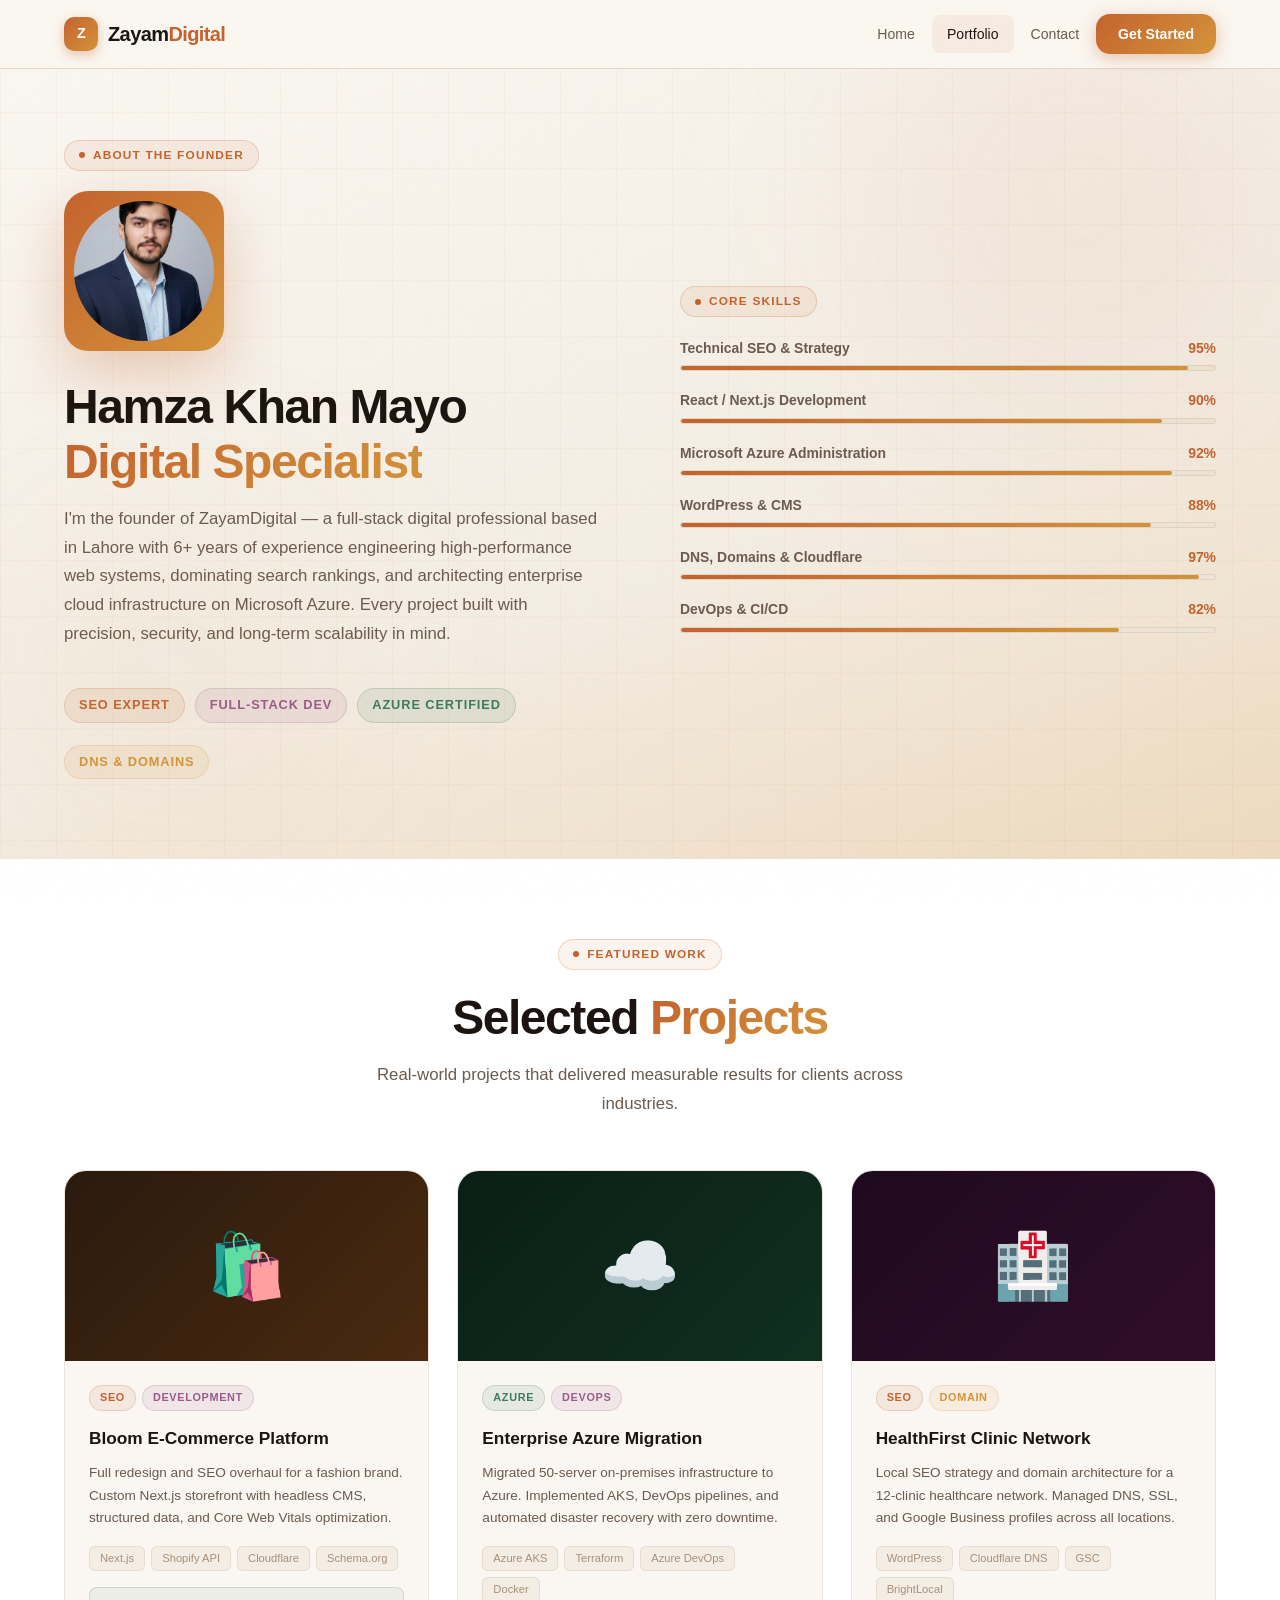
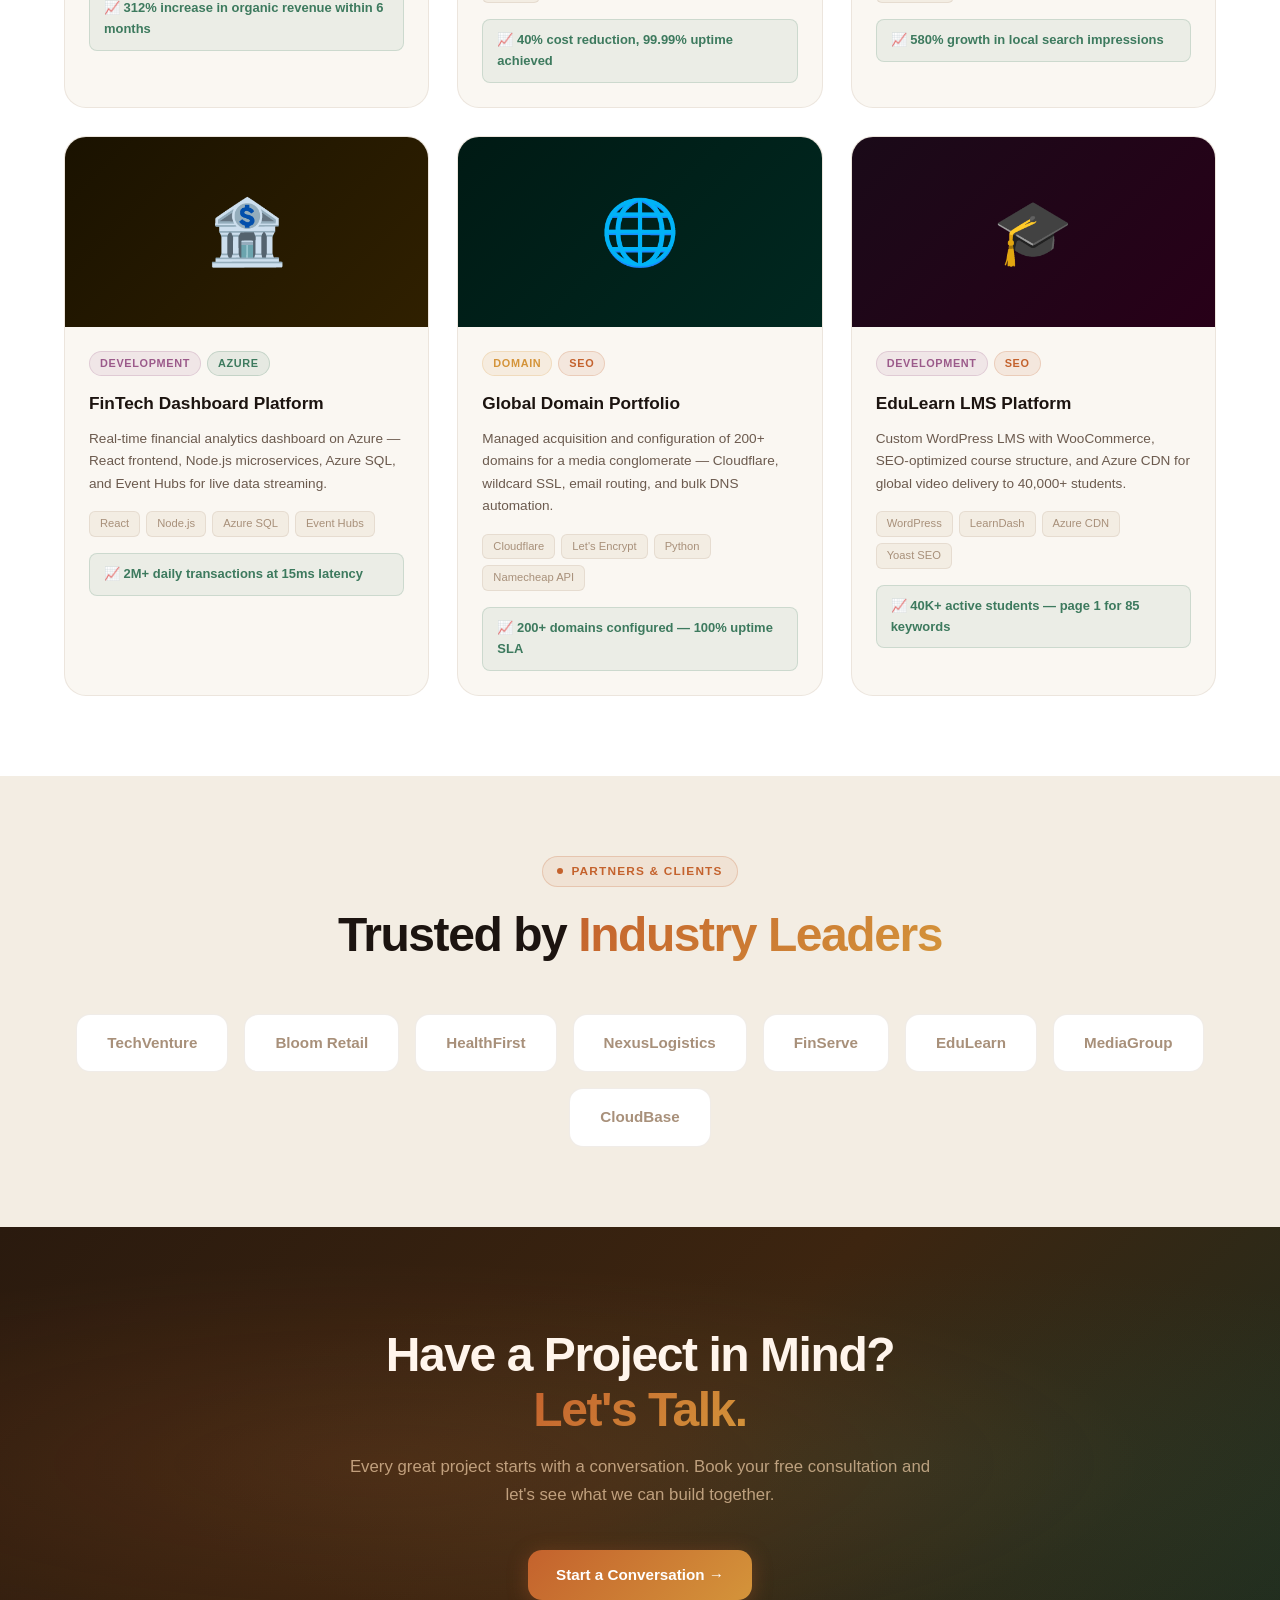
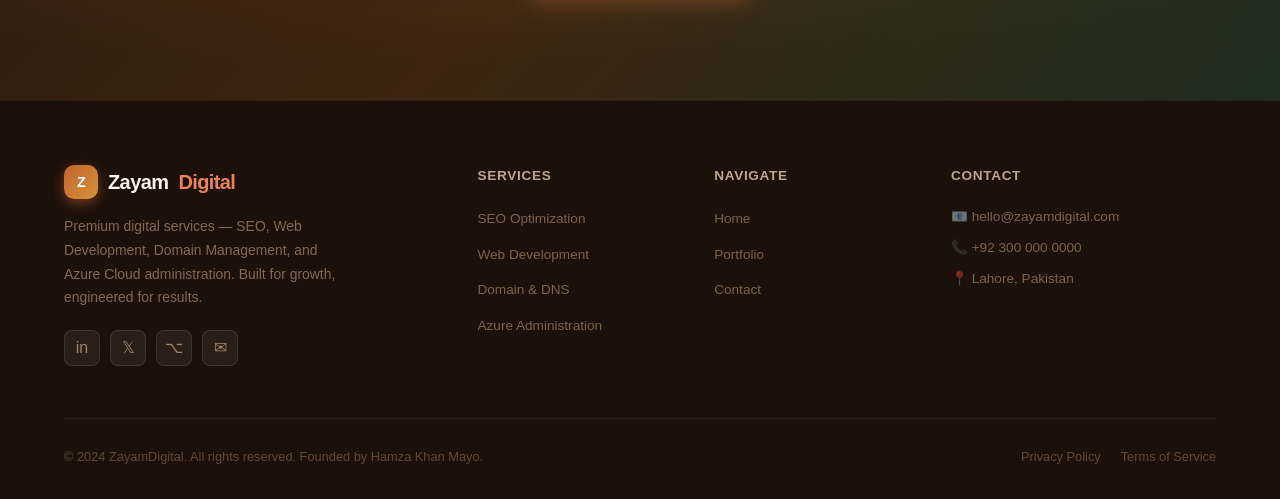
==== commit c4ad7a62: "Update portfolio.html" ====
--- a/portfolio.html
+++ b/portfolio.html
@@ -47,7 +47,7 @@
     <div class="reveal-l">
       <div class="section-label">About the Founder</div>
       <div class="port-avatar">
-<img src="images/hamza-khan-mayo.jpg"
+<img src="hamza-khan-mayo.jpg"
 alt="Hamza Khan Mayo – Digital Freelance Professional"
 style="width:140px;height:140px;border-radius:50%;object-fit:cover;">
 </div>
--- a/style.css
+++ b/style.css
@@ -26,6 +26,13 @@
   --shadow-lg:0 16px 60px rgba(100,70,40,0.16);
 }
 
+body{
+font-family: 'Inter', sans-serif;
+}
+
+h1,h2,h3,h4{
+font-family: 'Playfair Display', serif;
+}
 /* ─── RESET & BASE ─── */
 *,*::before,*::after{box-sizing:border-box;margin:0;padding:0}
 html{scroll-behavior:smooth}
